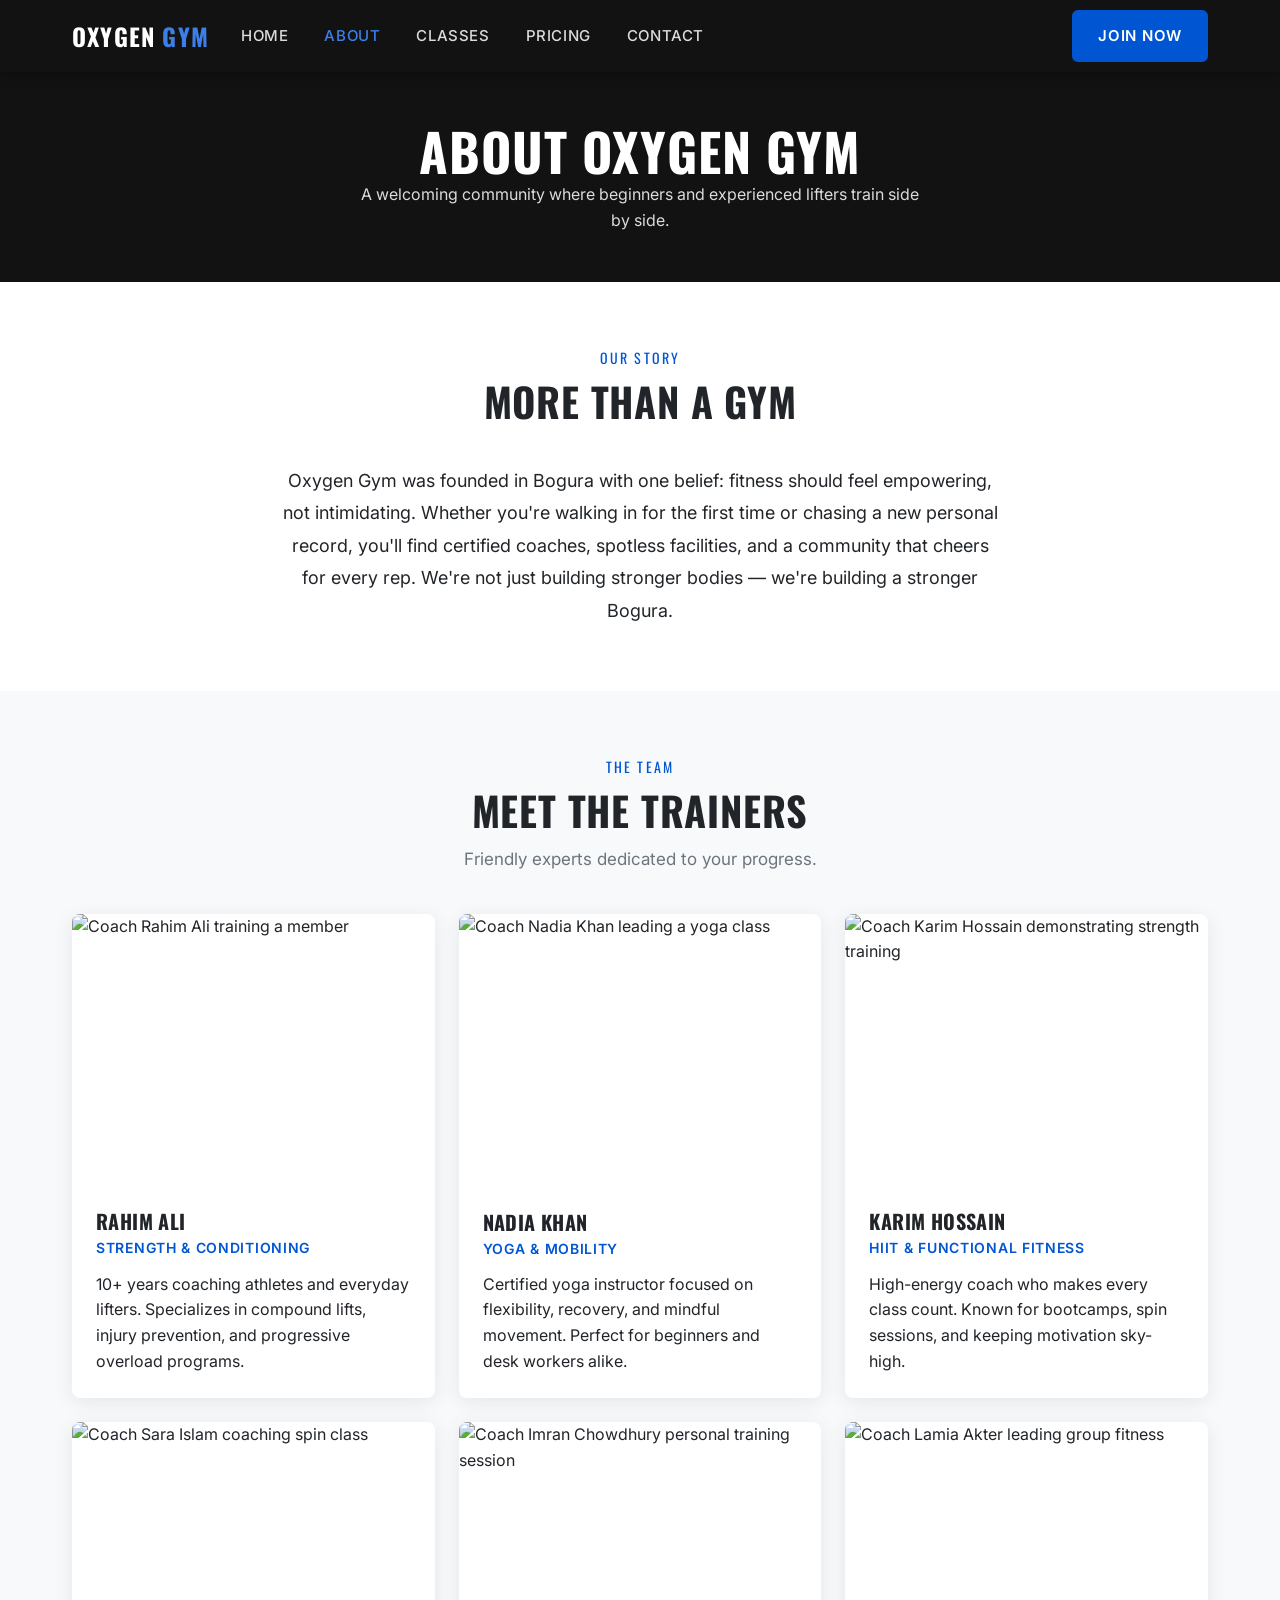
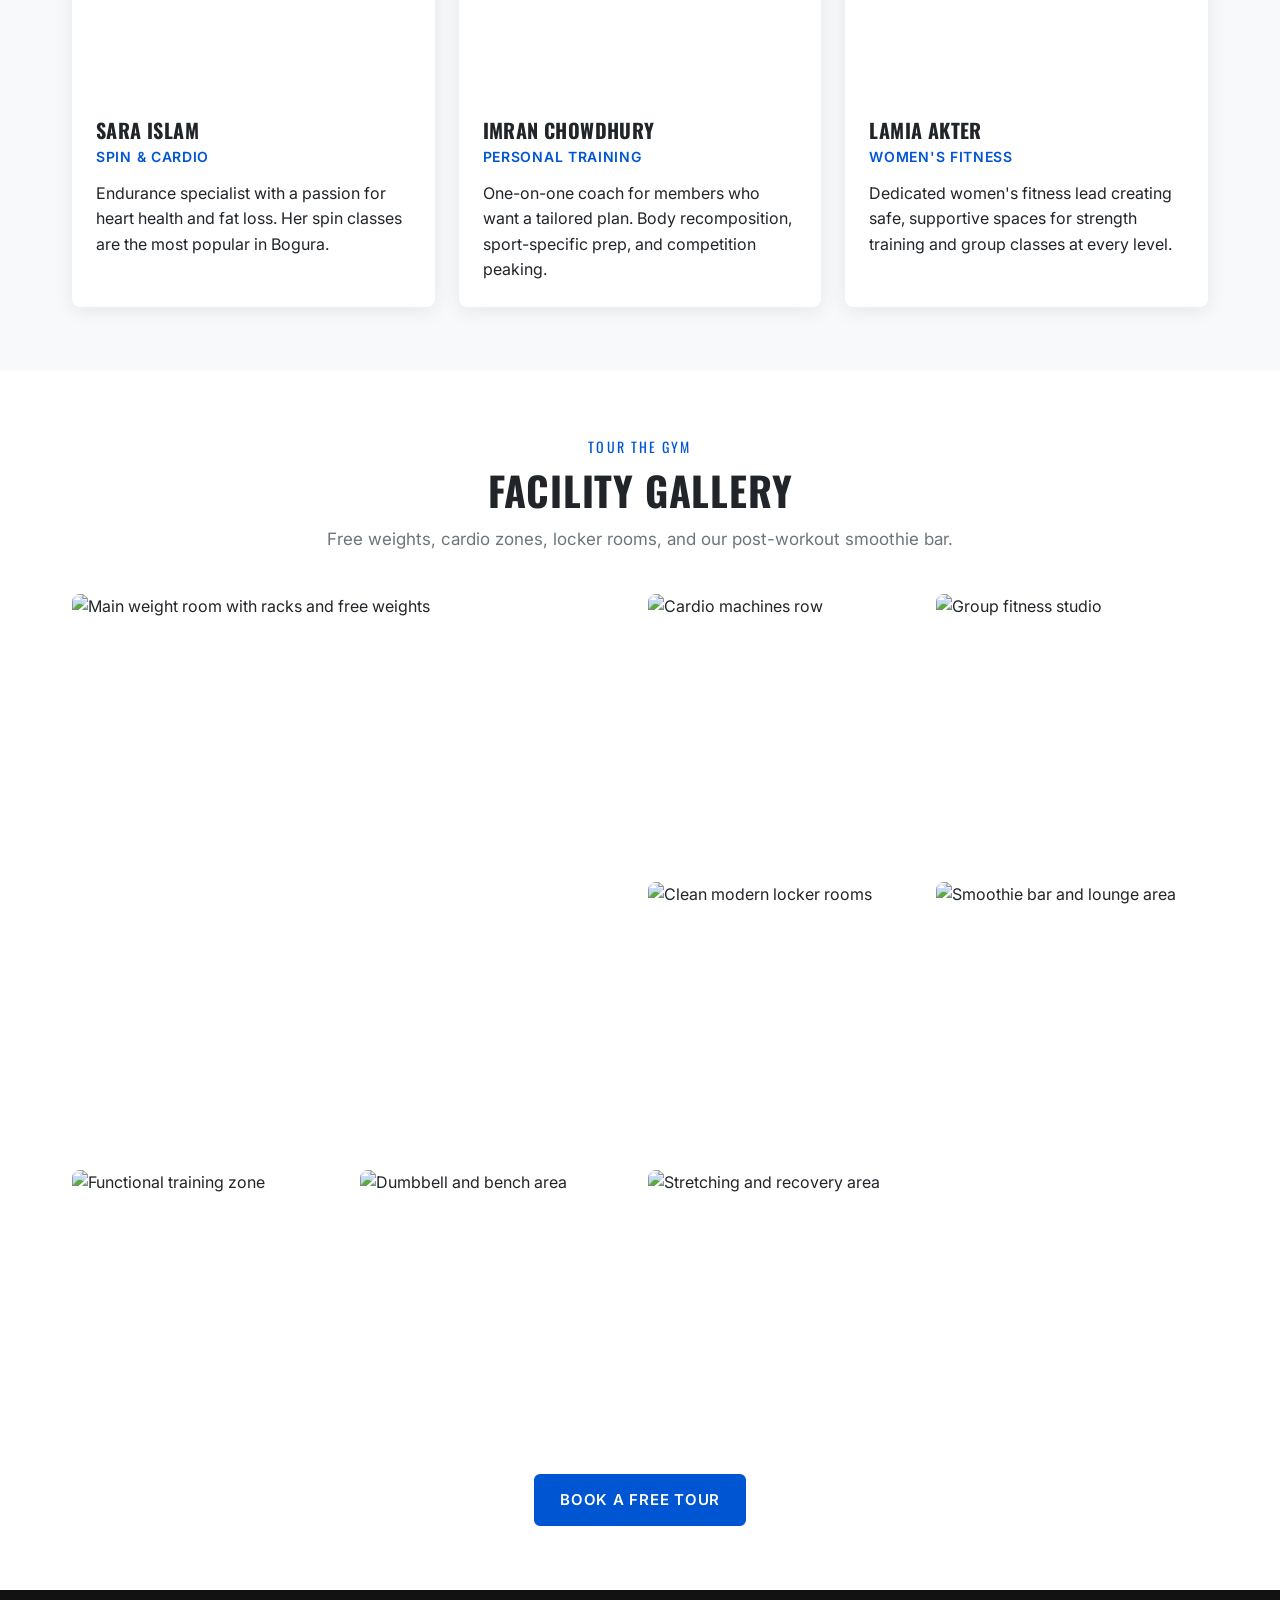
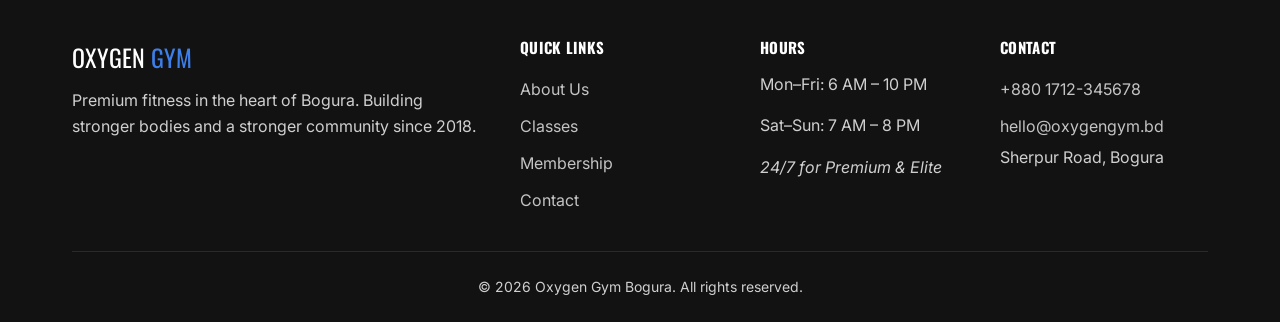
==== about.html @ f84514e2 "The first demo is completed" ====
<!DOCTYPE html>
<html lang="en">
<head>
  <meta charset="UTF-8">
  <meta name="viewport" content="width=device-width, initial-scale=1.0">
  <title>About Us | Oxygen Gym Bogura — Trainers &amp; Facility</title>
  <meta name="description" content="Meet the Oxygen Gym team in Bogura. Our mission, expert trainers, and premium facility tour — weight room, cardio, locker rooms, and more.">
  <link rel="preconnect" href="https://fonts.googleapis.com">
  <link rel="preconnect" href="https://fonts.gstatic.com" crossorigin>
  <link href="https://fonts.googleapis.com/css2?family=Inter:wght@400;500;600;700&family=Oswald:wght@500;600;700&display=swap" rel="stylesheet">
  <link rel="stylesheet" href="css/variables.css">
  <link rel="stylesheet" href="css/base.css">
  <link rel="stylesheet" href="css/components.css">
  <link rel="stylesheet" href="css/pages.css">
  <link rel="icon" href="data:image/svg+xml,<svg xmlns='http://www.w3.org/2000/svg' viewBox='0 0 100 100'><text y='.9em' font-size='90'>💪</text></svg>">
</head>
<body>
  <header class="site-header">
    <div class="container site-header__inner">
      <a href="index.html" class="site-logo">Oxygen <span>Gym</span></a>
      <nav class="site-nav" aria-label="Main navigation">
        <ul class="site-nav__list">
          <li><a href="index.html" class="site-nav__link" data-nav>Home</a></li>
          <li><a href="about.html" class="site-nav__link" data-nav>About</a></li>
          <li><a href="classes.html" class="site-nav__link" data-nav>Classes</a></li>
          <li><a href="membership.html" class="site-nav__link" data-nav>Pricing</a></li>
          <li><a href="contact.html" class="site-nav__link" data-nav>Contact</a></li>
        </ul>
      </nav>
      <a href="contact.html" class="btn btn--primary header-cta" data-track="join_now_header">Join Now</a>
      <button class="menu-toggle" type="button" aria-label="Open menu" aria-expanded="false" aria-controls="mobile-nav">
        <span class="menu-toggle__bar"></span>
        <span class="menu-toggle__bar"></span>
        <span class="menu-toggle__bar"></span>
      </button>
    </div>
    <nav id="mobile-nav" class="mobile-nav" aria-label="Mobile navigation">
      <ul class="mobile-nav__list">
        <li><a href="index.html" class="mobile-nav__link" data-nav>Home</a></li>
        <li><a href="about.html" class="mobile-nav__link" data-nav>About</a></li>
        <li><a href="classes.html" class="mobile-nav__link" data-nav>Classes</a></li>
        <li><a href="membership.html" class="mobile-nav__link" data-nav>Pricing</a></li>
        <li><a href="contact.html" class="mobile-nav__link" data-nav>Contact</a></li>
      </ul>
      <a href="contact.html" class="btn btn--primary">Join Now</a>
    </nav>
  </header>

  <main>
    <section class="page-hero">
      <div class="container">
        <h1>About Oxygen Gym</h1>
        <p>A welcoming community where beginners and experienced lifters train side by side.</p>
      </div>
    </section>

    <section class="section">
      <div class="container">
        <div class="section__header">
          <span class="section__label">Our Story</span>
          <h2>More Than a Gym</h2>
        </div>
        <p class="about-mission">Oxygen Gym was founded in Bogura with one belief: fitness should feel empowering, not intimidating. Whether you're walking in for the first time or chasing a new personal record, you'll find certified coaches, spotless facilities, and a community that cheers for every rep. We're not just building stronger bodies — we're building a stronger Bogura.</p>
      </div>
    </section>

    <section class="section section--light">
      <div class="container">
        <div class="section__header">
          <span class="section__label">The Team</span>
          <h2>Meet the Trainers</h2>
          <p class="section__subtitle">Friendly experts dedicated to your progress.</p>
        </div>
        <div class="grid-3">
          <article class="card">
            <img class="card__image" src="https://images.unsplash.com/photo-1567013127542-490d757e51fc?w=600&h=450&fit=crop" alt="Coach Rahim Ali training a member" width="600" height="450" loading="lazy">
            <div class="card__body">
              <h3 class="card__title">Rahim Ali</h3>
              <p class="card__meta">Strength &amp; Conditioning</p>
              <p>10+ years coaching athletes and everyday lifters. Specializes in compound lifts, injury prevention, and progressive overload programs.</p>
            </div>
          </article>
          <article class="card">
            <img class="card__image" src="https://images.unsplash.com/photo-1594381898411-846e7d193883?w=600&h=450&fit=crop" alt="Coach Nadia Khan leading a yoga class" width="600" height="450" loading="lazy">
            <div class="card__body">
              <h3 class="card__title">Nadia Khan</h3>
              <p class="card__meta">Yoga &amp; Mobility</p>
              <p>Certified yoga instructor focused on flexibility, recovery, and mindful movement. Perfect for beginners and desk workers alike.</p>
            </div>
          </article>
          <article class="card">
            <img class="card__image" src="https://images.unsplash.com/photo-1571019614242-c5c5dee9f50b?w=600&h=450&fit=crop" alt="Coach Karim Hossain demonstrating strength training" width="600" height="450" loading="lazy">
            <div class="card__body">
              <h3 class="card__title">Karim Hossain</h3>
              <p class="card__meta">HIIT &amp; Functional Fitness</p>
              <p>High-energy coach who makes every class count. Known for bootcamps, spin sessions, and keeping motivation sky-high.</p>
            </div>
          </article>
          <article class="card">
            <img class="card__image" src="https://images.unsplash.com/photo-1518611012118-696072aa579a?w=600&h=450&fit=crop" alt="Coach Sara Islam coaching spin class" width="600" height="450" loading="lazy">
            <div class="card__body">
              <h3 class="card__title">Sara Islam</h3>
              <p class="card__meta">Spin &amp; Cardio</p>
              <p>Endurance specialist with a passion for heart health and fat loss. Her spin classes are the most popular in Bogura.</p>
            </div>
          </article>
          <article class="card">
            <img class="card__image" src="https://images.unsplash.com/photo-1583454110551-21f2f2aff861?w=600&h=450&fit=crop" alt="Coach Imran Chowdhury personal training session" width="600" height="450" loading="lazy">
            <div class="card__body">
              <h3 class="card__title">Imran Chowdhury</h3>
              <p class="card__meta">Personal Training</p>
              <p>One-on-one coach for members who want a tailored plan. Body recomposition, sport-specific prep, and competition peaking.</p>
            </div>
          </article>
          <article class="card">
            <img class="card__image" src="https://images.unsplash.com/photo-1548690312-4733df7307bd?w=600&h=450&fit=crop" alt="Coach Lamia Akter leading group fitness" width="600" height="450" loading="lazy">
            <div class="card__body">
              <h3 class="card__title">Lamia Akter</h3>
              <p class="card__meta">Women's Fitness</p>
              <p>Dedicated women's fitness lead creating safe, supportive spaces for strength training and group classes at every level.</p>
            </div>
          </article>
        </div>
      </div>
    </section>

    <section class="section">
      <div class="container">
        <div class="section__header">
          <span class="section__label">Tour the Gym</span>
          <h2>Facility Gallery</h2>
          <p class="section__subtitle">Free weights, cardio zones, locker rooms, and our post-workout smoothie bar.</p>
        </div>
        <div class="gallery-grid">
          <div class="gallery-grid__item gallery-grid__item--wide">
            <img src="https://images.unsplash.com/photo-1534438327276-14e5300c3a48?w=800&h=800&fit=crop" alt="Main weight room with racks and free weights" width="800" height="800" loading="lazy">
          </div>
          <div class="gallery-grid__item">
            <img src="https://images.unsplash.com/photo-1571902943202-507ec2618ce8?w=400&h=400&fit=crop" alt="Cardio machines row" width="400" height="400" loading="lazy">
          </div>
          <div class="gallery-grid__item">
            <img src="https://images.unsplash.com/photo-1540497077202-7c8a3999166f?w=400&h=400&fit=crop" alt="Group fitness studio" width="400" height="400" loading="lazy">
          </div>
          <div class="gallery-grid__item">
            <img src="https://images.unsplash.com/photo-1623874514711-42f46c011b7?w=400&h=400&fit=crop" alt="Clean modern locker rooms" width="400" height="400" loading="lazy">
          </div>
          <div class="gallery-grid__item">
            <img src="https://images.unsplash.com/photo-1622483767028-3f66f32aef68?w=400&h=400&fit=crop" alt="Smoothie bar and lounge area" width="400" height="400" loading="lazy">
          </div>
          <div class="gallery-grid__item">
            <img src="https://images.unsplash.com/photo-1517836357463-d25dfeac3438?w=400&h=400&fit=crop" alt="Functional training zone" width="400" height="400" loading="lazy">
          </div>
          <div class="gallery-grid__item">
            <img src="https://images.unsplash.com/photo-1581009146145-b5ef050c149a?w=400&h=400&fit=crop" alt="Dumbbell and bench area" width="400" height="400" loading="lazy">
          </div>
          <div class="gallery-grid__item">
            <img src="https://images.unsplash.com/photo-1576678927484-cc907957088c?w=400&h=400&fit=crop" alt="Stretching and recovery area" width="400" height="400" loading="lazy">
          </div>
        </div>
        <p class="text-center" style="margin-top: 2rem;">
          <a href="contact.html" class="btn btn--primary">Book a Free Tour</a>
        </p>
      </div>
    </section>
  </main>

  <footer class="site-footer">
    <div class="container">
      <div class="site-footer__grid">
        <div>
          <p class="site-footer__brand">Oxygen <span>Gym</span></p>
          <p>Premium fitness in the heart of Bogura. Building stronger bodies and a stronger community since 2018.</p>
        </div>
        <div>
          <h4>Quick Links</h4>
          <a href="about.html">About Us</a>
          <a href="classes.html">Classes</a>
          <a href="membership.html">Membership</a>
          <a href="contact.html">Contact</a>
        </div>
        <div>
          <h4>Hours</h4>
          <p>Mon–Fri: 6 AM – 10 PM</p>
          <p>Sat–Sun: 7 AM – 8 PM</p>
          <p><em>24/7 for Premium &amp; Elite</em></p>
        </div>
        <div>
          <h4>Contact</h4>
          <a href="tel:+8801712345678">+880 1712-345678</a>
          <a href="mailto:hello@oxygengym.bd">hello@oxygengym.bd</a>
          <p>Sherpur Road, Bogura</p>
        </div>
      </div>
      <div class="site-footer__bottom">
        <p>&copy; 2026 Oxygen Gym Bogura. All rights reserved.</p>
      </div>
    </div>
  </footer>

  <script src="js/main.js" defer></script>
</body>
</html>
---- css/variables.css ----
:root {
  --color-primary: #0056d2;
  --color-primary-dark: #0044a8;
  --color-primary-light: #3d7fe8;
  --color-bg-dark: #121212;
  --color-bg-light: #f8f9fa;
  --color-bg-white: #ffffff;
  --color-text: #212529;
  --color-text-muted: #6c757d;
  --color-text-inverse: #ffffff;
  --color-border: #dee2e6;
  --color-success: #198754;

  --overlay-hero: rgba(0, 0, 0, 0.5);

  --font-heading: "Oswald", sans-serif;
  --font-body: "Inter", sans-serif;

  --radius-btn: 6px;
  --radius-card: 8px;
  --shadow-card: 0 4px 20px rgba(0, 0, 0, 0.08);
  --shadow-hover: 0 8px 30px rgba(0, 86, 210, 0.15);

  --container-max: 1200px;
  --header-height: 72px;
  --section-padding: 4rem;
  --section-padding-mobile: 2.5rem;

  --transition-fast: 0.2s ease;
  --transition-medium: 0.3s ease;
}
---- css/base.css ----
*,
*::before,
*::after {
  box-sizing: border-box;
  margin: 0;
  padding: 0;
}

html {
  scroll-behavior: smooth;
}

body {
  font-family: var(--font-body);
  font-size: 1rem;
  line-height: 1.6;
  color: var(--color-text);
  background-color: var(--color-bg-white);
  -webkit-font-smoothing: antialiased;
}

img {
  max-width: 100%;
  height: auto;
  display: block;
}

a {
  color: var(--color-primary);
  text-decoration: none;
  transition: color var(--transition-fast);
}

a:hover {
  color: var(--color-primary-dark);
}

ul {
  list-style: none;
}

h1,
h2,
h3,
h4 {
  font-family: var(--font-heading);
  font-weight: 700;
  line-height: 1.2;
  text-transform: uppercase;
  letter-spacing: 0.02em;
}

h1 {
  font-size: clamp(2rem, 5vw, 3.25rem);
}

h2 {
  font-size: clamp(1.75rem, 4vw, 2.5rem);
}

h3 {
  font-size: clamp(1.25rem, 3vw, 1.5rem);
}

p {
  margin-bottom: 1rem;
}

p:last-child {
  margin-bottom: 0;
}

.container {
  width: 100%;
  max-width: var(--container-max);
  margin-inline: auto;
  padding-inline: 1.25rem;
}

.section {
  padding-block: var(--section-padding-mobile);
}

.section--light {
  background-color: var(--color-bg-light);
}

.section--dark {
  background-color: var(--color-bg-dark);
  color: var(--color-text-inverse);
}

.section--dark a {
  color: var(--color-primary-light);
}

.section__header {
  text-align: center;
  max-width: 640px;
  margin-inline: auto;
  margin-bottom: 2.5rem;
}

.section__label {
  display: inline-block;
  font-family: var(--font-heading);
  font-size: 0.875rem;
  letter-spacing: 0.15em;
  text-transform: uppercase;
  color: var(--color-primary);
  margin-bottom: 0.5rem;
}

.section--dark .section__label {
  color: var(--color-primary-light);
}

.section__subtitle {
  color: var(--color-text-muted);
  font-size: 1.0625rem;
  margin-top: 0.75rem;
}

.section--dark .section__subtitle {
  color: rgba(255, 255, 255, 0.75);
}

.text-center {
  text-align: center;
}

.visually-hidden {
  position: absolute;
  width: 1px;
  height: 1px;
  padding: 0;
  margin: -1px;
  overflow: hidden;
  clip: rect(0, 0, 0, 0);
  white-space: nowrap;
  border: 0;
}

.grid-2 {
  display: grid;
  gap: 1.5rem;
}

.grid-3 {
  display: grid;
  gap: 1.5rem;
}

@media (min-width: 768px) {
  .section {
    padding-block: var(--section-padding);
  }

  .grid-2 {
    grid-template-columns: repeat(2, 1fr);
  }

  .grid-3 {
    grid-template-columns: repeat(3, 1fr);
  }
}

@media (min-width: 1024px) {
  .container {
    padding-inline: 2rem;
  }
}

:focus-visible {
  outline: 2px solid var(--color-primary);
  outline-offset: 2px;
}
---- css/components.css ----
/* Header */
.site-header {
  position: sticky;
  top: 0;
  z-index: 1000;
  background: var(--color-bg-dark);
  height: var(--header-height);
  box-shadow: 0 2px 12px rgba(0, 0, 0, 0.3);
}

.site-header__inner {
  display: flex;
  align-items: center;
  justify-content: space-between;
  height: var(--header-height);
  gap: 1rem;
}

.site-logo {
  font-family: var(--font-heading);
  font-size: 1.5rem;
  font-weight: 700;
  color: var(--color-text-inverse);
  text-transform: uppercase;
  letter-spacing: 0.05em;
  flex-shrink: 0;
}

.site-logo span {
  color: var(--color-primary-light);
}

.site-nav {
  display: none;
}

.site-nav__list {
  display: flex;
  align-items: center;
  gap: 0.25rem;
}

.site-nav__link {
  display: flex;
  align-items: center;
  min-height: 44px;
  padding: 0.5rem 1rem;
  color: rgba(255, 255, 255, 0.85);
  font-size: 0.9375rem;
  font-weight: 500;
  text-transform: uppercase;
  letter-spacing: 0.04em;
  transition: color var(--transition-fast);
}

.site-nav__link:hover,
.site-nav__link--active {
  color: var(--color-text-inverse);
}

.site-nav__link--active {
  color: var(--color-primary-light);
}

.header-cta {
  display: none;
}

.menu-toggle {
  display: flex;
  flex-direction: column;
  justify-content: center;
  gap: 5px;
  width: 44px;
  height: 44px;
  padding: 10px;
  background: transparent;
  border: none;
  cursor: pointer;
}

.menu-toggle__bar {
  display: block;
  width: 100%;
  height: 2px;
  background: var(--color-text-inverse);
  transition: transform var(--transition-fast), opacity var(--transition-fast);
}

.menu-toggle[aria-expanded="true"] .menu-toggle__bar:nth-child(1) {
  transform: translateY(7px) rotate(45deg);
}

.menu-toggle[aria-expanded="true"] .menu-toggle__bar:nth-child(2) {
  opacity: 0;
}

.menu-toggle[aria-expanded="true"] .menu-toggle__bar:nth-child(3) {
  transform: translateY(-7px) rotate(-45deg);
}

.mobile-nav {
  display: none;
  position: fixed;
  top: var(--header-height);
  left: 0;
  right: 0;
  bottom: 0;
  background: var(--color-bg-dark);
  padding: 1.5rem;
  overflow-y: auto;
  z-index: 999;
}

.mobile-nav.is-open {
  display: block;
}

.mobile-nav__list {
  display: flex;
  flex-direction: column;
  gap: 0.25rem;
}

.mobile-nav__link {
  display: flex;
  align-items: center;
  min-height: 48px;
  padding: 0.75rem 1rem;
  color: var(--color-text-inverse);
  font-size: 1.125rem;
  font-weight: 500;
  text-transform: uppercase;
  border-bottom: 1px solid rgba(255, 255, 255, 0.1);
}

.mobile-nav__link--active {
  color: var(--color-primary-light);
}

.mobile-nav .btn {
  margin-top: 1.5rem;
  width: 100%;
}

body.nav-open {
  overflow: hidden;
}

@media (min-width: 768px) {
  .menu-toggle {
    display: none;
  }

  .site-nav {
    display: block;
    flex: 1;
    text-align: center;
  }

  .header-cta {
    display: inline-flex;
  }

  .mobile-nav {
    display: none !important;
  }
}

/* Buttons */
.btn {
  display: inline-flex;
  align-items: center;
  justify-content: center;
  min-height: 44px;
  padding: 0.75rem 1.5rem;
  font-family: var(--font-body);
  font-size: 0.9375rem;
  font-weight: 600;
  text-transform: uppercase;
  letter-spacing: 0.05em;
  border-radius: var(--radius-btn);
  border: 2px solid transparent;
  cursor: pointer;
  transition: background var(--transition-fast), color var(--transition-fast),
    border-color var(--transition-fast), transform var(--transition-fast),
    box-shadow var(--transition-fast);
}

.btn:hover {
  transform: translateY(-2px);
}

.btn--primary {
  background: var(--color-primary);
  color: var(--color-text-inverse);
  border-color: var(--color-primary);
}

.btn--primary:hover {
  background: var(--color-primary-dark);
  border-color: var(--color-primary-dark);
  color: var(--color-text-inverse);
}

.btn--outline {
  background: transparent;
  color: var(--color-text-inverse);
  border-color: var(--color-text-inverse);
}

.btn--outline:hover {
  background: var(--color-text-inverse);
  color: var(--color-bg-dark);
}

.btn--light {
  background: var(--color-text-inverse);
  color: var(--color-primary);
  border-color: var(--color-text-inverse);
}

.btn--light:hover {
  background: var(--color-bg-light);
  color: var(--color-primary-dark);
}

.btn--block {
  width: 100%;
}

/* Cards */
.card {
  background: var(--color-bg-white);
  border-radius: var(--radius-card);
  box-shadow: var(--shadow-card);
  overflow: hidden;
  transition: box-shadow var(--transition-medium), transform var(--transition-medium);
}

.card:hover {
  box-shadow: var(--shadow-hover);
  transform: translateY(-4px);
}

.card__image {
  aspect-ratio: 4 / 3;
  object-fit: cover;
  width: 100%;
}

.card__body {
  padding: 1.5rem;
}

.card__title {
  font-size: 1.25rem;
  margin-bottom: 0.25rem;
}

.card__meta {
  font-size: 0.875rem;
  color: var(--color-primary);
  font-weight: 600;
  text-transform: uppercase;
  letter-spacing: 0.05em;
  margin-bottom: 0.75rem;
}

/* Pricing cards */
.pricing-grid {
  display: grid;
  gap: 1.5rem;
  align-items: stretch;
}

@media (min-width: 768px) {
  .pricing-grid {
    grid-template-columns: repeat(3, 1fr);
  }
}

.pricing-card {
  background: var(--color-bg-white);
  border: 2px solid var(--color-border);
  border-radius: var(--radius-card);
  padding: 2rem 1.5rem;
  text-align: center;
  position: relative;
  display: flex;
  flex-direction: column;
}

.pricing-card--featured {
  border-color: var(--color-primary);
  box-shadow: var(--shadow-hover);
  transform: scale(1.02);
}

.pricing-card__badge {
  position: absolute;
  top: -12px;
  left: 50%;
  transform: translateX(-50%);
  background: var(--color-primary);
  color: var(--color-text-inverse);
  font-size: 0.75rem;
  font-weight: 700;
  text-transform: uppercase;
  letter-spacing: 0.08em;
  padding: 0.35rem 1rem;
  border-radius: 20px;
}

.pricing-card__name {
  font-size: 1.25rem;
  margin-bottom: 0.5rem;
}

.pricing-card__price {
  font-family: var(--font-heading);
  font-size: 2.5rem;
  color: var(--color-primary);
  margin-bottom: 0.25rem;
}

.pricing-card__period {
  font-size: 0.875rem;
  color: var(--color-text-muted);
  margin-bottom: 1.5rem;
}

.pricing-card__features {
  text-align: left;
  margin-bottom: 2rem;
  flex-grow: 1;
}

.pricing-card__features li {
  padding: 0.5rem 0;
  padding-left: 1.5rem;
  position: relative;
  font-size: 0.9375rem;
  border-bottom: 1px solid var(--color-bg-light);
}

.pricing-card__features li::before {
  content: "✓";
  position: absolute;
  left: 0;
  color: var(--color-primary);
  font-weight: 700;
}

/* Accordion */
.accordion {
  max-width: 800px;
  margin-inline: auto;
}

.accordion__item {
  border-bottom: 1px solid var(--color-border);
}

.accordion__item:first-child {
  border-top: 1px solid var(--color-border);
}

.accordion__trigger {
  width: 100%;
  display: flex;
  align-items: center;
  justify-content: space-between;
  gap: 1rem;
  min-height: 56px;
  padding: 1rem 0;
  background: none;
  border: none;
  font-family: var(--font-heading);
  font-size: 1.0625rem;
  text-align: left;
  text-transform: uppercase;
  color: var(--color-text);
  cursor: pointer;
}

.accordion__icon {
  flex-shrink: 0;
  width: 24px;
  height: 24px;
  position: relative;
}

.accordion__icon::before,
.accordion__icon::after {
  content: "";
  position: absolute;
  background: var(--color-primary);
  transition: transform var(--transition-fast);
}

.accordion__icon::before {
  width: 14px;
  height: 2px;
  top: 11px;
  left: 5px;
}

.accordion__icon::after {
  width: 2px;
  height: 14px;
  top: 5px;
  left: 11px;
}

.accordion__trigger[aria-expanded="true"] .accordion__icon::after {
  transform: scaleY(0);
}

.accordion__panel {
  display: none;
  padding-bottom: 1.25rem;
  color: var(--color-text-muted);
}

.accordion__panel.is-open {
  display: block;
}

.accordion__meta {
  display: flex;
  gap: 1rem;
  margin-bottom: 0.75rem;
  font-size: 0.875rem;
}

.accordion__meta span {
  background: var(--color-bg-light);
  padding: 0.25rem 0.75rem;
  border-radius: 4px;
  font-weight: 600;
  color: var(--color-primary);
}

/* Hero */
.hero {
  position: relative;
  min-height: 85vh;
  display: flex;
  align-items: center;
  justify-content: center;
  text-align: center;
  color: var(--color-text-inverse);
  overflow: hidden;
}

.hero__bg {
  position: absolute;
  inset: 0;
  background-size: cover;
  background-position: center;
  z-index: 0;
}

.hero__overlay {
  position: absolute;
  inset: 0;
  background: var(--overlay-hero);
  z-index: 1;
}

.hero__content {
  position: relative;
  z-index: 2;
  padding: 2rem 1.25rem;
  max-width: 800px;
}

.hero__subtitle {
  font-size: clamp(1rem, 2.5vw, 1.25rem);
  margin: 1rem auto 2rem;
  opacity: 0.95;
  max-width: 560px;
}

.hero__actions {
  display: flex;
  flex-wrap: wrap;
  gap: 1rem;
  justify-content: center;
}

/* Social proof */
.social-proof {
  background: var(--color-primary);
  color: var(--color-text-inverse);
  padding: 1.25rem 0;
  text-align: center;
}

.social-proof__inner {
  display: flex;
  flex-direction: column;
  align-items: center;
  gap: 0.75rem;
}

.social-proof__text {
  font-weight: 600;
  font-size: 1rem;
}

.social-proof__stars {
  display: flex;
  gap: 0.25rem;
  font-size: 1.25rem;
}

/* Value props */
.value-prop {
  text-align: center;
  padding: 1.5rem;
}

.value-prop__icon {
  width: 64px;
  height: 64px;
  margin: 0 auto 1rem;
  background: rgba(0, 86, 210, 0.1);
  border-radius: 50%;
  display: flex;
  align-items: center;
  justify-content: center;
  font-size: 1.75rem;
}

.value-prop__title {
  margin-bottom: 0.5rem;
}

.value-prop__text {
  color: var(--color-text-muted);
  font-size: 0.9375rem;
}

/* Schedule table */
.table-responsive {
  overflow-x: auto;
  -webkit-overflow-scrolling: touch;
  margin-bottom: 1.5rem;
}

.schedule-table {
  width: 100%;
  min-width: 700px;
  border-collapse: collapse;
  font-size: 0.875rem;
}

.schedule-table th,
.schedule-table td {
  padding: 0.75rem;
  text-align: center;
  border: 1px solid var(--color-border);
}

.schedule-table th {
  background: var(--color-bg-dark);
  color: var(--color-text-inverse);
  font-family: var(--font-heading);
  text-transform: uppercase;
  letter-spacing: 0.05em;
}

.schedule-table td:first-child,
.schedule-table th:first-child {
  background: var(--color-bg-light);
  font-weight: 600;
  text-align: left;
}

.schedule-table td {
  background: var(--color-bg-white);
}

.schedule-table .class-cell {
  background: rgba(0, 86, 210, 0.08);
  color: var(--color-primary-dark);
  font-weight: 500;
}

.schedule-table .class-cell small {
  display: block;
  color: var(--color-text-muted);
  font-weight: 400;
  font-size: 0.75rem;
}

/* Mini schedule list */
.schedule-preview {
  max-width: 600px;
  margin-inline: auto;
}

.schedule-preview__item {
  display: flex;
  justify-content: space-between;
  align-items: center;
  padding: 1rem 0;
  border-bottom: 1px solid var(--color-border);
  gap: 1rem;
}

.schedule-preview__day {
  font-weight: 600;
  color: var(--color-primary);
  min-width: 80px;
}

/* Testimonials */
.testimonial-slider {
  position: relative;
  max-width: 700px;
  margin-inline: auto;
  overflow: hidden;
}

.testimonial-slider__track {
  display: flex;
  transition: transform var(--transition-medium);
}

.testimonial-slide {
  min-width: 100%;
  padding: 0 1rem;
  text-align: center;
}

.testimonial-slide__quote {
  font-size: 1.125rem;
  font-style: italic;
  margin-bottom: 1.5rem;
  color: var(--color-text);
}

.testimonial-slide__author {
  display: flex;
  flex-direction: column;
  align-items: center;
  gap: 0.75rem;
}

.testimonial-slide__avatar {
  width: 72px;
  height: 72px;
  border-radius: 50%;
  object-fit: cover;
  border: 3px solid var(--color-primary);
}

.testimonial-slide__name {
  font-family: var(--font-heading);
  font-weight: 600;
  text-transform: uppercase;
}

.testimonial-slider__controls {
  display: flex;
  justify-content: center;
  gap: 0.5rem;
  margin-top: 1.5rem;
}

.testimonial-slider__dot {
  width: 10px;
  height: 10px;
  border-radius: 50%;
  border: none;
  background: var(--color-border);
  cursor: pointer;
  padding: 0;
  min-height: auto;
}

.testimonial-slider__dot.is-active {
  background: var(--color-primary);
}

/* CTA band */
.cta-band {
  text-align: center;
  padding: 4rem 1.25rem;
}

.cta-band h2 {
  margin-bottom: 1rem;
}

.cta-band p {
  margin-bottom: 2rem;
  opacity: 0.9;
  max-width: 500px;
  margin-inline: auto;
}

/* Forms */
.form-group {
  margin-bottom: 1.25rem;
}

.form-group label {
  display: block;
  font-weight: 600;
  margin-bottom: 0.5rem;
  font-size: 0.9375rem;
}

.form-group input,
.form-group select,
.form-group textarea {
  width: 100%;
  min-height: 44px;
  padding: 0.75rem 1rem;
  font-family: var(--font-body);
  font-size: 1rem;
  border: 1px solid var(--color-border);
  border-radius: var(--radius-btn);
  transition: border-color var(--transition-fast);
}

.form-group input:focus,
.form-group select:focus,
.form-group textarea:focus {
  outline: none;
  border-color: var(--color-primary);
}

.form-group textarea {
  min-height: 120px;
  resize: vertical;
}

.form-card {
  background: var(--color-bg-white);
  padding: 2rem;
  border-radius: var(--radius-card);
  box-shadow: var(--shadow-card);
}

/* Gallery */
.gallery-grid {
  display: grid;
  grid-template-columns: repeat(2, 1fr);
  gap: 0.75rem;
}

@media (min-width: 768px) {
  .gallery-grid {
    grid-template-columns: repeat(4, 1fr);
    gap: 1rem;
  }
}

.gallery-grid__item {
  aspect-ratio: 1;
  overflow: hidden;
  border-radius: var(--radius-card);
}

.gallery-grid__item img {
  width: 100%;
  height: 100%;
  object-fit: cover;
  transition: transform var(--transition-medium);
}

.gallery-grid__item:hover img {
  transform: scale(1.05);
}

.gallery-grid__item--wide {
  grid-column: span 2;
}

@media (min-width: 768px) {
  .gallery-grid__item--wide {
    grid-column: span 2;
    grid-row: span 2;
  }
}

/* Contact layout */
.contact-grid {
  display: grid;
  gap: 2rem;
}

@media (min-width: 768px) {
  .contact-grid {
    grid-template-columns: 1fr 1fr;
  }
}

.contact-info__item {
  margin-bottom: 1.5rem;
}

.contact-info__label {
  font-family: var(--font-heading);
  font-size: 0.875rem;
  text-transform: uppercase;
  letter-spacing: 0.1em;
  color: var(--color-primary);
  margin-bottom: 0.25rem;
}

.map-embed {
  border-radius: var(--radius-card);
  overflow: hidden;
  margin-top: 2rem;
  aspect-ratio: 16 / 9;
}

.map-embed iframe {
  width: 100%;
  height: 100%;
  border: 0;
}

/* Footer */
.site-footer {
  background: var(--color-bg-dark);
  color: rgba(255, 255, 255, 0.8);
  padding: 3rem 0 1.5rem;
}

.site-footer__grid {
  display: grid;
  gap: 2rem;
  margin-bottom: 2rem;
}

@media (min-width: 768px) {
  .site-footer__grid {
    grid-template-columns: 2fr 1fr 1fr 1fr;
  }
}

.site-footer__brand {
  font-family: var(--font-heading);
  font-size: 1.5rem;
  color: var(--color-text-inverse);
  text-transform: uppercase;
  margin-bottom: 0.75rem;
}

.site-footer__brand span {
  color: var(--color-primary-light);
}

.site-footer h4 {
  color: var(--color-text-inverse);
  font-size: 0.9375rem;
  margin-bottom: 1rem;
}

.site-footer a {
  color: rgba(255, 255, 255, 0.75);
  display: block;
  padding: 0.35rem 0;
  min-height: 32px;
}

.site-footer a:hover {
  color: var(--color-text-inverse);
}

.site-footer__bottom {
  border-top: 1px solid rgba(255, 255, 255, 0.1);
  padding-top: 1.5rem;
  text-align: center;
  font-size: 0.875rem;
}

/* Page hero (inner pages) */
.page-hero {
  background: var(--color-bg-dark);
  color: var(--color-text-inverse);
  padding: 3rem 0;
  text-align: center;
}

.page-hero p {
  opacity: 0.85;
  max-width: 560px;
  margin-inline: auto;
}

/* Thank you */
.thank-you {
  min-height: 60vh;
  display: flex;
  align-items: center;
  justify-content: center;
  text-align: center;
  padding: 3rem 1.25rem;
}

.thank-you__icon {
  font-size: 4rem;
  margin-bottom: 1rem;
}
---- css/pages.css ----
/* Page-specific overrides */

.about-mission {
  max-width: 720px;
  margin-inline: auto;
  text-align: center;
  font-size: 1.125rem;
  line-height: 1.8;
}

.trial-form-section {
  scroll-margin-top: var(--header-height);
}

.membership-note {
  text-align: center;
  margin-top: 2rem;
  color: var(--color-text-muted);
  font-size: 0.9375rem;
}

.class-tags {
  display: flex;
  flex-wrap: wrap;
  gap: 0.5rem;
  margin-top: 1rem;
}

.class-tags span {
  font-size: 0.8125rem;
  padding: 0.25rem 0.75rem;
  background: var(--color-bg-light);
  border-radius: 4px;
}

.hours-grid {
  display: grid;
  gap: 1rem;
}

.hours-grid__block {
  background: var(--color-bg-light);
  padding: 1.25rem;
  border-radius: var(--radius-card);
}

.hours-grid__block h4 {
  font-size: 1rem;
  margin-bottom: 0.5rem;
  text-transform: uppercase;
}

.thank-you .btn--outline {
  color: var(--color-primary);
  border-color: var(--color-primary);
}

.thank-you .btn--outline:hover {
  background: var(--color-primary);
  color: var(--color-text-inverse);
}
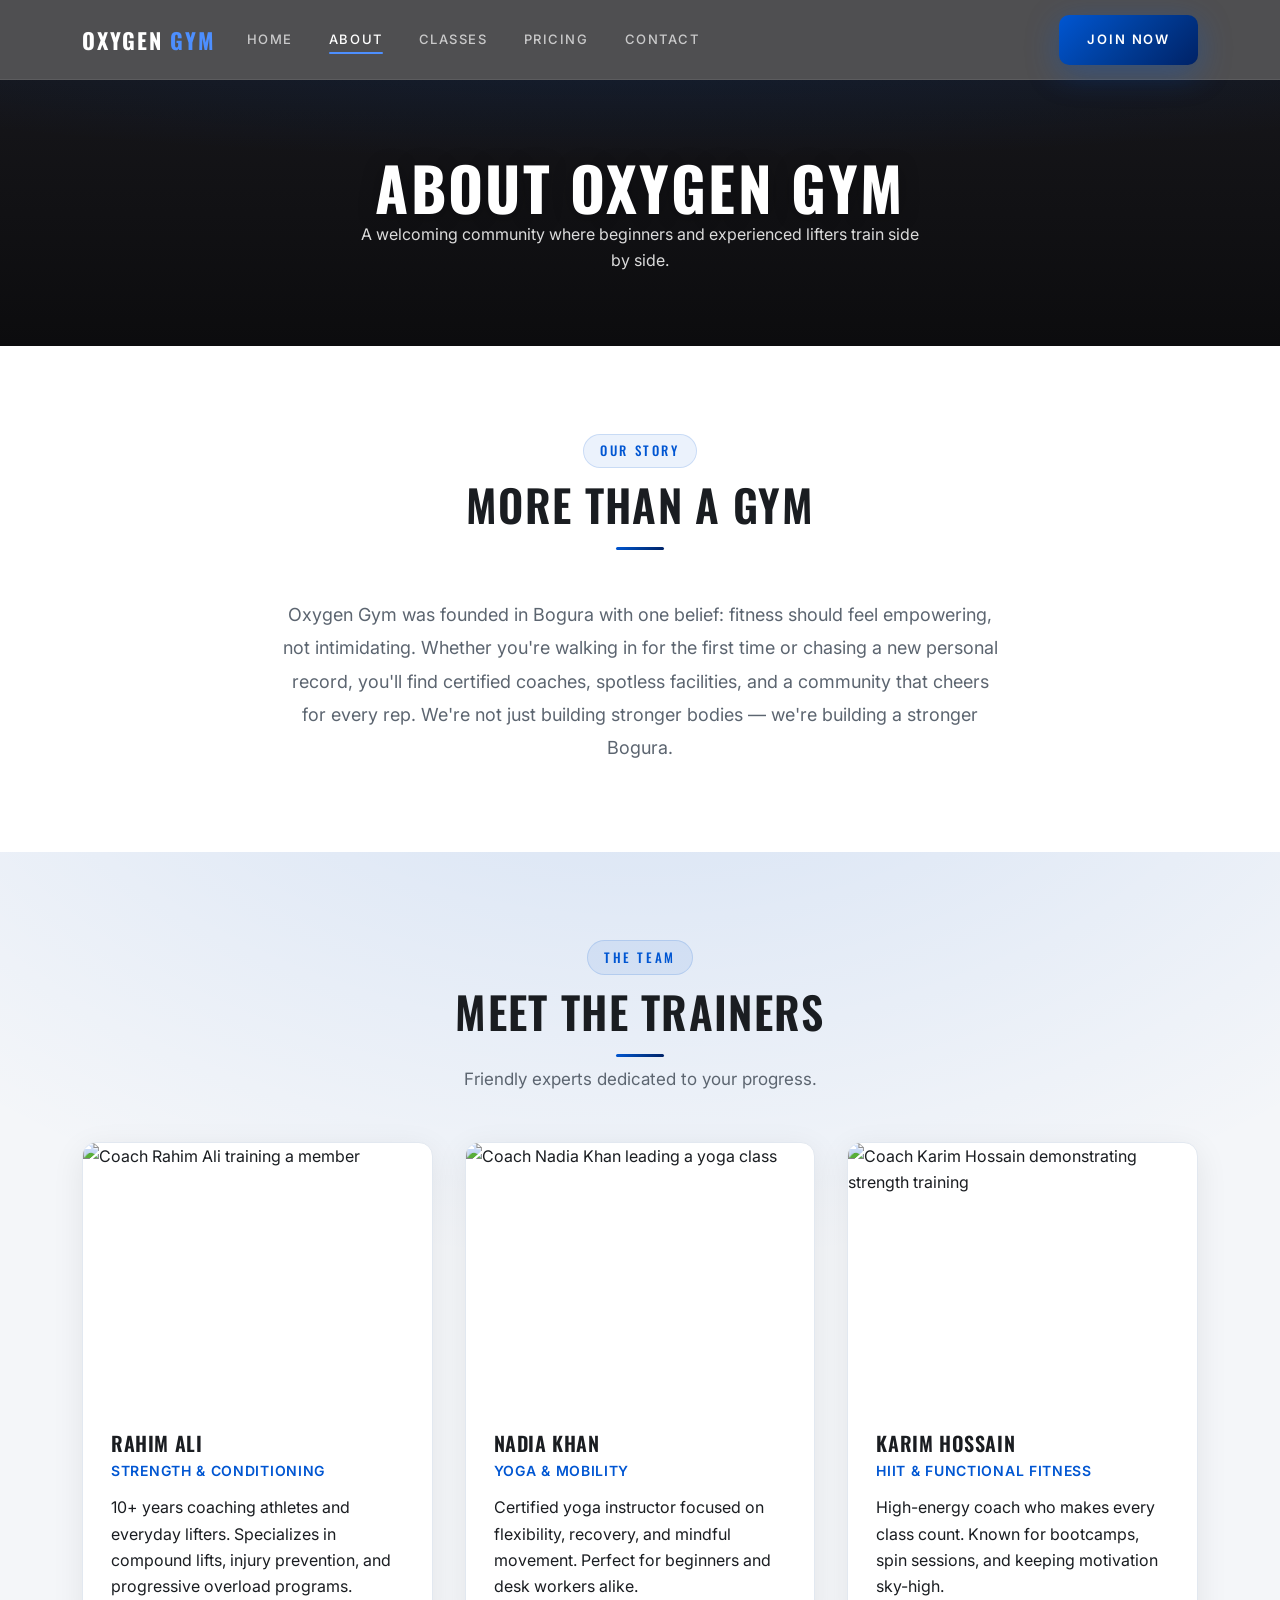
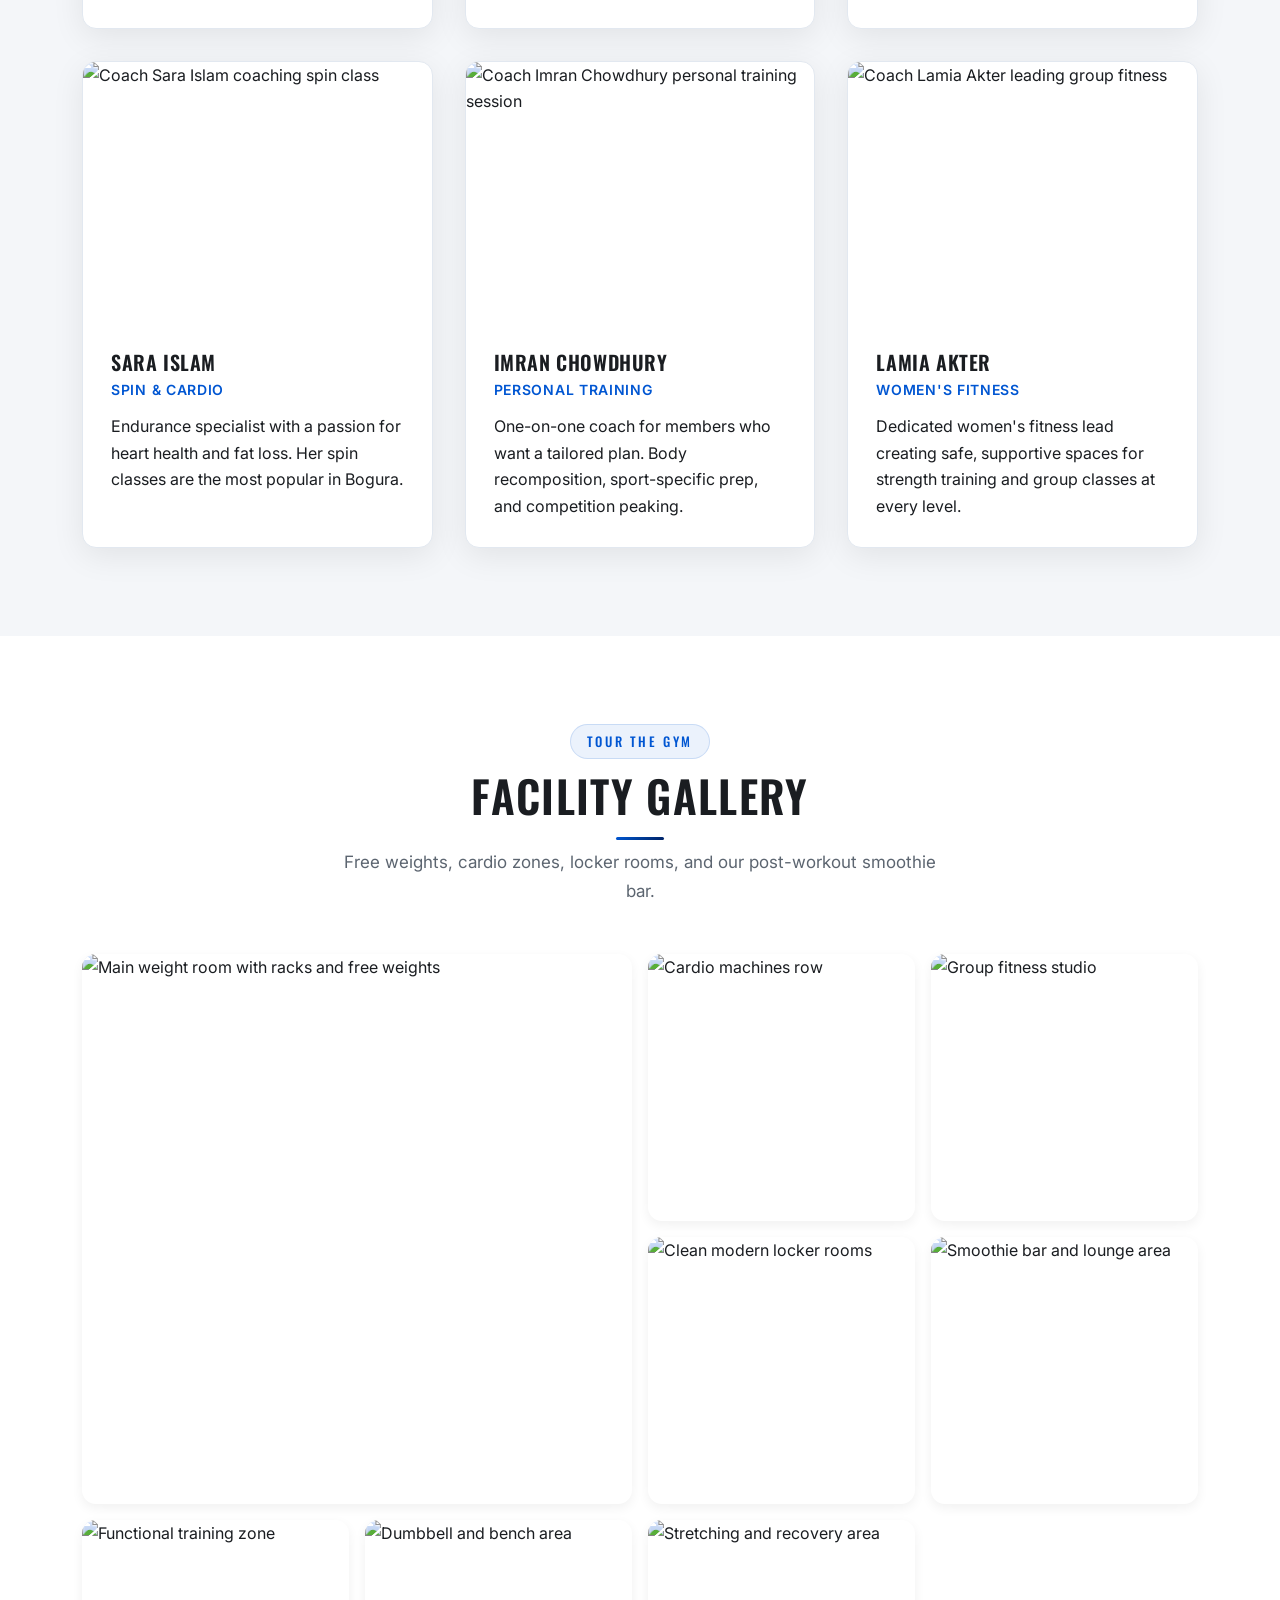
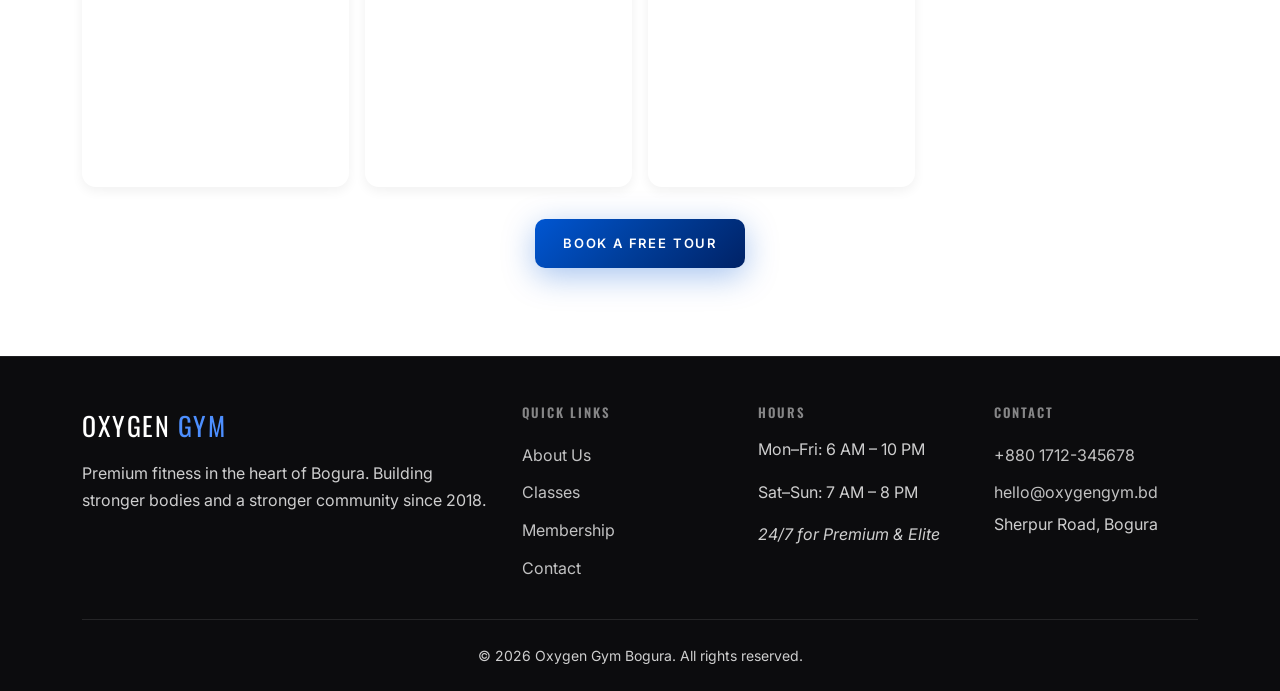
==== commit c4c7bec4: "Frontend UI UX updated" ====
--- a/about.html
+++ b/about.html
@@ -7,11 +7,12 @@
   <meta name="description" content="Meet the Oxygen Gym team in Bogura. Our mission, expert trainers, and premium facility tour — weight room, cardio, locker rooms, and more.">
   <link rel="preconnect" href="https://fonts.googleapis.com">
   <link rel="preconnect" href="https://fonts.gstatic.com" crossorigin>
-  <link href="https://fonts.googleapis.com/css2?family=Inter:wght@400;500;600;700&family=Oswald:wght@500;600;700&display=swap" rel="stylesheet">
+  <link href="https://fonts.googleapis.com/css2?family=Inter:wght@400;500;600;700&family=Oswald:wght@400;500;600;700&display=swap" rel="stylesheet">
   <link rel="stylesheet" href="css/variables.css">
   <link rel="stylesheet" href="css/base.css">
   <link rel="stylesheet" href="css/components.css">
   <link rel="stylesheet" href="css/pages.css">
+  <link rel="stylesheet" href="css/premium.css">
   <link rel="icon" href="data:image/svg+xml,<svg xmlns='http://www.w3.org/2000/svg' viewBox='0 0 100 100'><text y='.9em' font-size='90'>💪</text></svg>">
 </head>
 <body>
--- a/css/variables.css
+++ b/css/variables.css
@@ -1,31 +1,54 @@
 :root {
   --color-primary: #0056d2;
-  --color-primary-dark: #0044a8;
-  --color-primary-light: #3d7fe8;
-  --color-bg-dark: #121212;
-  --color-bg-light: #f8f9fa;
+  --color-primary-dark: #003d99;
+  --color-primary-light: #4d8fff;
+  --color-accent: #00c2ff;
+  --color-bg-dark: #0c0c0e;
+  --color-bg-elevated: #16161a;
+  --color-bg-light: #f4f6f9;
   --color-bg-white: #ffffff;
-  --color-text: #212529;
-  --color-text-muted: #6c757d;
+  --color-text: #1a1d21;
+  --color-text-muted: #5c6570;
   --color-text-inverse: #ffffff;
-  --color-border: #dee2e6;
+  --color-border: #e2e8f0;
+  --color-border-subtle: rgba(255, 255, 255, 0.08);
   --color-success: #198754;
 
-  --overlay-hero: rgba(0, 0, 0, 0.5);
+  --gradient-primary: linear-gradient(135deg, #0056d2 0%, #003d99 50%, #002266 100%);
+  --gradient-primary-hover: linear-gradient(135deg, #0066f0 0%, #0044b8 100%);
+  --gradient-hero: linear-gradient(
+    180deg,
+    rgba(12, 12, 14, 0.35) 0%,
+    rgba(12, 12, 14, 0.55) 45%,
+    rgba(12, 12, 14, 0.92) 100%
+  );
+  --gradient-dark: linear-gradient(180deg, #16161a 0%, #0c0c0e 100%);
+  --gradient-mesh: radial-gradient(ellipse 80% 50% at 50% -20%, rgba(0, 86, 210, 0.15), transparent);
+
+  --overlay-hero: rgba(12, 12, 14, 0.45);
 
   --font-heading: "Oswald", sans-serif;
   --font-body: "Inter", sans-serif;
 
-  --radius-btn: 6px;
-  --radius-card: 8px;
-  --shadow-card: 0 4px 20px rgba(0, 0, 0, 0.08);
-  --shadow-hover: 0 8px 30px rgba(0, 86, 210, 0.15);
+  --radius-sm: 6px;
+  --radius-btn: 10px;
+  --radius-card: 14px;
+  --radius-lg: 20px;
+  --radius-full: 9999px;
 
-  --container-max: 1200px;
-  --header-height: 72px;
-  --section-padding: 4rem;
-  --section-padding-mobile: 2.5rem;
+  --shadow-xs: 0 1px 2px rgba(0, 0, 0, 0.04);
+  --shadow-sm: 0 4px 12px rgba(0, 0, 0, 0.06);
+  --shadow-card: 0 8px 32px rgba(0, 0, 0, 0.08);
+  --shadow-hover: 0 16px 48px rgba(0, 86, 210, 0.12);
+  --shadow-glow: 0 8px 32px rgba(0, 86, 210, 0.35);
+  --shadow-header: 0 4px 24px rgba(0, 0, 0, 0.25);
 
-  --transition-fast: 0.2s ease;
-  --transition-medium: 0.3s ease;
+  --container-max: 1180px;
+  --header-height: 80px;
+  --section-padding: 5.5rem;
+  --section-padding-mobile: 3.5rem;
+
+  --transition-fast: 0.2s cubic-bezier(0.22, 1, 0.36, 1);
+  --transition-medium: 0.35s cubic-bezier(0.22, 1, 0.36, 1);
+  --transition-slow: 0.6s cubic-bezier(0.22, 1, 0.36, 1);
 }
--- a/css/base.css
+++ b/css/base.css
@@ -13,10 +13,16 @@
 body {
   font-family: var(--font-body);
   font-size: 1rem;
-  line-height: 1.6;
+  line-height: 1.65;
   color: var(--color-text);
   background-color: var(--color-bg-white);
   -webkit-font-smoothing: antialiased;
+  -moz-osx-font-smoothing: grayscale;
+}
+
+::selection {
+  background: rgba(0, 86, 210, 0.2);
+  color: var(--color-primary-dark);
 }
 
 img {
@@ -44,22 +50,24 @@
 h3,
 h4 {
   font-family: var(--font-heading);
+  font-weight: 600;
+  line-height: 1.15;
+  text-transform: uppercase;
+  letter-spacing: 0.03em;
+}
+
+h1 {
+  font-size: clamp(2.25rem, 5.5vw, 3.75rem);
   font-weight: 700;
-  line-height: 1.2;
-  text-transform: uppercase;
-  letter-spacing: 0.02em;
-}
-
-h1 {
-  font-size: clamp(2rem, 5vw, 3.25rem);
+  letter-spacing: 0.04em;
 }
 
 h2 {
-  font-size: clamp(1.75rem, 4vw, 2.5rem);
+  font-size: clamp(1.875rem, 4vw, 2.75rem);
 }
 
 h3 {
-  font-size: clamp(1.25rem, 3vw, 1.5rem);
+  font-size: clamp(1.2rem, 2.5vw, 1.5rem);
 }
 
 p {
@@ -79,14 +87,16 @@
 
 .section {
   padding-block: var(--section-padding-mobile);
+  position: relative;
 }
 
 .section--light {
   background-color: var(--color-bg-light);
+  background-image: var(--gradient-mesh);
 }
 
 .section--dark {
-  background-color: var(--color-bg-dark);
+  background: var(--gradient-dark);
   color: var(--color-text-inverse);
 }
 
@@ -96,33 +106,53 @@
 
 .section__header {
   text-align: center;
-  max-width: 640px;
+  max-width: 620px;
   margin-inline: auto;
-  margin-bottom: 2.5rem;
+  margin-bottom: 3rem;
 }
 
 .section__label {
-  display: inline-block;
+  display: inline-flex;
+  align-items: center;
+  gap: 0.5rem;
   font-family: var(--font-heading);
-  font-size: 0.875rem;
-  letter-spacing: 0.15em;
+  font-size: 0.8125rem;
+  font-weight: 500;
+  letter-spacing: 0.2em;
   text-transform: uppercase;
   color: var(--color-primary);
-  margin-bottom: 0.5rem;
+  margin-bottom: 0.75rem;
+  padding: 0.35rem 1rem;
+  background: rgba(0, 86, 210, 0.08);
+  border: 1px solid rgba(0, 86, 210, 0.15);
+  border-radius: var(--radius-full);
 }
 
 .section--dark .section__label {
   color: var(--color-primary-light);
+  background: rgba(77, 143, 255, 0.12);
+  border-color: rgba(77, 143, 255, 0.25);
+}
+
+.section__header h2::after {
+  content: "";
+  display: block;
+  width: 48px;
+  height: 3px;
+  margin: 1rem auto 0;
+  background: var(--gradient-primary);
+  border-radius: var(--radius-full);
 }
 
 .section__subtitle {
   color: var(--color-text-muted);
   font-size: 1.0625rem;
-  margin-top: 0.75rem;
+  line-height: 1.7;
+  margin-top: 0.5rem;
 }
 
 .section--dark .section__subtitle {
-  color: rgba(255, 255, 255, 0.75);
+  color: rgba(255, 255, 255, 0.72);
 }
 
 .text-center {
@@ -151,6 +181,18 @@
   gap: 1.5rem;
 }
 
+/* Scroll reveal */
+.reveal {
+  opacity: 0;
+  transform: translateY(28px);
+  transition: opacity var(--transition-slow), transform var(--transition-slow);
+}
+
+.reveal.is-visible {
+  opacity: 1;
+  transform: translateY(0);
+}
+
 @media (min-width: 768px) {
   .section {
     padding-block: var(--section-padding);
@@ -158,10 +200,12 @@
 
   .grid-2 {
     grid-template-columns: repeat(2, 1fr);
+    gap: 2rem;
   }
 
   .grid-3 {
     grid-template-columns: repeat(3, 1fr);
+    gap: 2rem;
   }
 }
 
@@ -172,6 +216,25 @@
 }
 
 :focus-visible {
-  outline: 2px solid var(--color-primary);
-  outline-offset: 2px;
-}
+  outline: 2px solid var(--color-primary-light);
+  outline-offset: 3px;
+}
+
+@media (prefers-reduced-motion: reduce) {
+  html {
+    scroll-behavior: auto;
+  }
+
+  .reveal {
+    opacity: 1;
+    transform: none;
+    transition: none;
+  }
+
+  *,
+  *::before,
+  *::after {
+    animation-duration: 0.01ms !important;
+    transition-duration: 0.01ms !important;
+  }
+}
--- a/css/components.css
+++ b/css/components.css
@@ -277,6 +277,14 @@
 @media (min-width: 768px) {
   .pricing-grid {
     grid-template-columns: repeat(3, 1fr);
+    align-items: center;
+  }
+}
+
+@media (max-width: 767px) {
+  .pricing-card--featured {
+    transform: none;
+    order: -1;
   }
 }
 
@@ -617,73 +625,108 @@
   min-width: 80px;
 }
 
-/* Testimonials */
-.testimonial-slider {
-  position: relative;
-  max-width: 700px;
-  margin-inline: auto;
+/* Member stories grid */
+.member-stories-grid {
+  display: grid;
+  gap: 1.5rem;
+}
+
+.member-story {
+  display: flex;
+  flex-direction: column;
+  margin: 0;
+  text-align: center;
+  background: var(--color-bg-white);
+  border-radius: var(--radius-card);
+  box-shadow: var(--shadow-card);
   overflow: hidden;
-}
-
-.testimonial-slider__track {
-  display: flex;
-  transition: transform var(--transition-medium);
-}
-
-.testimonial-slide {
-  min-width: 100%;
-  padding: 0 1rem;
-  text-align: center;
-}
-
-.testimonial-slide__quote {
-  font-size: 1.125rem;
+  transition: box-shadow var(--transition-medium), transform var(--transition-medium);
+}
+
+.member-story:hover {
+  box-shadow: var(--shadow-hover);
+  transform: translateY(-4px);
+}
+
+.member-story__figure {
+  margin: 0;
+  aspect-ratio: 4 / 5;
+  overflow: hidden;
+  background: var(--color-bg-dark);
+  flex-shrink: 0;
+}
+
+.member-story__photo {
+  width: 100%;
+  height: 100%;
+  object-fit: cover;
+  object-position: center 20%;
+  display: block;
+}
+
+/* gym_guy3 is a wide triptych — crop the center panel to match other tiles */
+.member-story__photo--center {
+  object-position: 50% 30%;
+}
+
+.member-story__content {
+  display: flex;
+  flex-direction: column;
+  flex: 1;
+  padding: 1rem 1.25rem 1.25rem;
+  text-align: center;
+}
+
+.member-story__quote {
+  font-size: 0.9375rem;
   font-style: italic;
-  margin-bottom: 1.5rem;
+  line-height: 1.6;
+  margin: 0 0 1rem;
+  padding: 0;
   color: var(--color-text);
 }
 
-.testimonial-slide__author {
-  display: flex;
-  flex-direction: column;
-  align-items: center;
-  gap: 0.75rem;
-}
-
-.testimonial-slide__avatar {
-  width: 72px;
-  height: 72px;
-  border-radius: 50%;
-  object-fit: cover;
-  border: 3px solid var(--color-primary);
-}
-
-.testimonial-slide__name {
+.member-story__name {
+  display: block;
+  margin-top: auto;
   font-family: var(--font-heading);
+  font-size: 0.8125rem;
   font-weight: 600;
-  text-transform: uppercase;
-}
-
-.testimonial-slider__controls {
-  display: flex;
-  justify-content: center;
-  gap: 0.5rem;
-  margin-top: 1.5rem;
-}
-
-.testimonial-slider__dot {
-  width: 10px;
-  height: 10px;
-  border-radius: 50%;
-  border: none;
-  background: var(--color-border);
-  cursor: pointer;
+  font-style: normal;
+  text-transform: uppercase;
+  letter-spacing: 0.06em;
+  color: var(--color-primary);
   padding: 0;
-  min-height: auto;
-}
-
-.testimonial-slider__dot.is-active {
-  background: var(--color-primary);
+}
+
+@media (min-width: 768px) {
+  .member-stories-grid {
+    grid-template-columns: repeat(3, 1fr);
+    gap: 1.25rem;
+    align-items: stretch;
+  }
+
+  .member-story__quote {
+    font-size: 0.9375rem;
+  }
+}
+
+@media (min-width: 1024px) {
+  .member-stories-grid {
+    gap: 1.5rem;
+  }
+
+  .member-story__content {
+    padding: 1.25rem 1.5rem 1.5rem;
+  }
+
+  .member-story__quote {
+    font-size: 1rem;
+  }
+
+  .member-story__name {
+    font-size: 0.875rem;
+  }
 }
 
 /* CTA band */
--- a/css/pages.css
+++ b/css/pages.css
@@ -5,20 +5,30 @@
   margin-inline: auto;
   text-align: center;
   font-size: 1.125rem;
-  line-height: 1.8;
+  line-height: 1.85;
+  color: var(--color-text-muted);
 }
 
+.about-mission strong {
+  color: var(--color-text);
+  font-weight: 600;
+}
 .trial-form-section {
   scroll-margin-top: var(--header-height);
 }
 
 .membership-note {
   text-align: center;
-  margin-top: 2rem;
+  margin-top: 2.5rem;
   color: var(--color-text-muted);
   font-size: 0.9375rem;
 }
 
+.membership-note a {
+  font-weight: 600;
+  text-decoration: underline;
+  text-underline-offset: 3px;
+}
 .class-tags {
   display: flex;
   flex-wrap: wrap;
--- a/css/premium.css
+++ b/css/premium.css
@@ -0,0 +1,544 @@
+/* Premium UI layer — extends components.css */
+
+/* Header — glass + scroll state */
+.site-header {
+  background: rgba(12, 12, 14, 0.72);
+  backdrop-filter: blur(16px);
+  -webkit-backdrop-filter: blur(16px);
+  border-bottom: 1px solid var(--color-border-subtle);
+  box-shadow: none;
+  transition: background var(--transition-medium), box-shadow var(--transition-medium);
+}
+
+.site-header.is-scrolled {
+  background: rgba(12, 12, 14, 0.95);
+  box-shadow: var(--shadow-header);
+}
+
+.site-logo {
+  font-size: 1.375rem;
+  letter-spacing: 0.08em;
+  transition: opacity var(--transition-fast);
+}
+
+.site-logo:hover {
+  opacity: 0.9;
+  color: var(--color-text-inverse);
+}
+
+.site-nav__link {
+  position: relative;
+  font-size: 0.8125rem;
+  letter-spacing: 0.12em;
+  color: rgba(255, 255, 255, 0.7);
+}
+
+.site-nav__link::after {
+  content: "";
+  position: absolute;
+  bottom: 8px;
+  left: 1rem;
+  right: 1rem;
+  height: 2px;
+  background: var(--color-primary-light);
+  transform: scaleX(0);
+  transition: transform var(--transition-fast);
+  border-radius: 1px;
+}
+
+.site-nav__link:hover::after,
+.site-nav__link--active::after {
+  transform: scaleX(1);
+}
+
+.site-nav__link:hover,
+.site-nav__link--active {
+  color: var(--color-text-inverse);
+}
+
+.mobile-nav {
+  background: rgba(12, 12, 14, 0.98);
+  backdrop-filter: blur(20px);
+}
+
+/* Buttons */
+.btn {
+  border-radius: var(--radius-btn);
+  font-size: 0.8125rem;
+  letter-spacing: 0.14em;
+  padding: 0.875rem 1.75rem;
+}
+
+.btn--primary {
+  background: var(--gradient-primary);
+  border: none;
+  box-shadow: var(--shadow-glow);
+}
+
+.btn--primary:hover {
+  background: var(--gradient-primary-hover);
+  box-shadow: 0 12px 40px rgba(0, 86, 210, 0.45);
+  color: var(--color-text-inverse);
+}
+
+.btn--outline {
+  border-width: 1.5px;
+  backdrop-filter: blur(8px);
+}
+
+.btn--outline:hover {
+  border-color: var(--color-text-inverse);
+}
+
+.btn--light {
+  box-shadow: var(--shadow-sm);
+}
+
+.btn--light:hover {
+  box-shadow: var(--shadow-card);
+}
+
+/* Hero */
+.hero {
+  min-height: 92vh;
+  min-height: 92dvh;
+}
+
+.hero__bg {
+  animation: heroKenBurns 24s ease-in-out infinite alternate;
+  transform: scale(1.05);
+}
+
+@keyframes heroKenBurns {
+  from {
+    transform: scale(1.05);
+  }
+  to {
+    transform: scale(1.12);
+  }
+}
+
+.hero__overlay {
+  background: var(--gradient-hero);
+}
+
+.hero__content {
+  animation: heroFadeUp 1s var(--transition-slow) both;
+}
+
+@keyframes heroFadeUp {
+  from {
+    opacity: 0;
+    transform: translateY(24px);
+  }
+  to {
+    opacity: 1;
+    transform: translateY(0);
+  }
+}
+
+.hero__eyebrow {
+  display: inline-block;
+  font-family: var(--font-heading);
+  font-size: 0.75rem;
+  font-weight: 500;
+  letter-spacing: 0.25em;
+  text-transform: uppercase;
+  color: var(--color-primary-light);
+  margin-bottom: 1rem;
+  padding: 0.4rem 1rem;
+  border: 1px solid rgba(77, 143, 255, 0.4);
+  border-radius: var(--radius-full);
+  background: rgba(0, 86, 210, 0.15);
+}
+
+.hero h1 {
+  text-shadow: 0 4px 32px rgba(0, 0, 0, 0.4);
+}
+
+.hero__subtitle {
+  font-size: clamp(1.0625rem, 2.5vw, 1.25rem);
+  line-height: 1.75;
+  color: rgba(255, 255, 255, 0.88);
+  font-weight: 400;
+}
+
+/* Social proof */
+.social-proof {
+  background: var(--color-bg-dark);
+  border-block: 1px solid var(--color-border-subtle);
+  padding: 1.5rem 0;
+  position: relative;
+}
+
+.social-proof::before {
+  content: "";
+  position: absolute;
+  top: 0;
+  left: 0;
+  right: 0;
+  height: 2px;
+  background: var(--gradient-primary);
+}
+
+.social-proof__text {
+  font-family: var(--font-heading);
+  font-size: 0.9375rem;
+  letter-spacing: 0.08em;
+  text-transform: uppercase;
+}
+
+.social-proof__stars {
+  color: #f5b301;
+  letter-spacing: 0.15em;
+  filter: drop-shadow(0 0 8px rgba(245, 179, 1, 0.3));
+}
+
+/* Value props */
+.value-prop {
+  background: var(--color-bg-white);
+  border: 1px solid var(--color-border);
+  border-radius: var(--radius-card);
+  padding: 2rem 1.5rem;
+  box-shadow: var(--shadow-xs);
+  transition: transform var(--transition-medium), box-shadow var(--transition-medium),
+    border-color var(--transition-medium);
+}
+
+.value-prop:hover {
+  transform: translateY(-6px);
+  box-shadow: var(--shadow-card);
+  border-color: rgba(0, 86, 210, 0.2);
+}
+
+.value-prop__icon {
+  width: 56px;
+  height: 56px;
+  background: var(--gradient-primary);
+  border-radius: var(--radius-card);
+  font-size: 1.5rem;
+  box-shadow: var(--shadow-glow);
+}
+
+.value-prop__title {
+  font-size: 1.125rem;
+}
+
+.value-prop__text {
+  font-size: 0.9375rem;
+  line-height: 1.65;
+}
+
+/* Schedule preview */
+.schedule-preview {
+  background: var(--color-bg-white);
+  border: 1px solid var(--color-border);
+  border-radius: var(--radius-card);
+  padding: 0 1.5rem;
+  box-shadow: var(--shadow-sm);
+}
+
+.schedule-preview__item {
+  padding: 1.125rem 0;
+}
+
+.schedule-preview__day {
+  font-family: var(--font-heading);
+  font-size: 0.8125rem;
+  letter-spacing: 0.06em;
+}
+
+/* Member stories */
+.member-story {
+  border: 1px solid var(--color-border);
+  border-radius: var(--radius-card);
+  box-shadow: var(--shadow-sm);
+}
+
+.member-story:hover {
+  box-shadow: var(--shadow-hover);
+  border-color: rgba(0, 86, 210, 0.15);
+}
+
+.member-story__figure {
+  border-radius: var(--radius-card) var(--radius-card) 0 0;
+  overflow: hidden;
+}
+
+.member-story__photo {
+  transition: transform var(--transition-slow);
+}
+
+.member-story:hover .member-story__photo {
+  transform: scale(1.04);
+}
+
+.member-story__quote {
+  font-size: 0.9375rem;
+  color: var(--color-text-muted);
+}
+
+.member-story__quote::before {
+  content: "\201C";
+  display: block;
+  font-family: var(--font-heading);
+  font-size: 2.5rem;
+  line-height: 1;
+  color: var(--color-primary);
+  opacity: 0.35;
+  margin-bottom: -0.5rem;
+}
+
+/* Pricing */
+.pricing-card {
+  border-radius: var(--radius-card);
+  border: 1px solid var(--color-border);
+  padding: 2.25rem 1.75rem;
+  box-shadow: var(--shadow-xs);
+  transition: transform var(--transition-medium), box-shadow var(--transition-medium);
+}
+
+.pricing-card:hover {
+  transform: translateY(-4px);
+  box-shadow: var(--shadow-card);
+}
+
+.pricing-card--featured {
+  border: 2px solid var(--color-primary);
+  background: linear-gradient(180deg, rgba(0, 86, 210, 0.04) 0%, var(--color-bg-white) 40%);
+  box-shadow: var(--shadow-hover);
+  transform: scale(1.03);
+}
+
+.pricing-card--featured:hover {
+  transform: scale(1.03) translateY(-4px);
+}
+
+.pricing-card__badge {
+  background: var(--gradient-primary);
+  box-shadow: var(--shadow-glow);
+  padding: 0.4rem 1.25rem;
+}
+
+.pricing-card__price {
+  font-size: 2.75rem;
+  background: var(--gradient-primary);
+  -webkit-background-clip: text;
+  -webkit-text-fill-color: transparent;
+  background-clip: text;
+}
+
+/* Forms */
+.form-card {
+  border: 1px solid var(--color-border);
+  border-radius: var(--radius-lg);
+  box-shadow: var(--shadow-card);
+}
+
+.form-group input,
+.form-group select,
+.form-group textarea {
+  border-radius: var(--radius-btn);
+  border-color: var(--color-border);
+  background: var(--color-bg-light);
+  transition: border-color var(--transition-fast), box-shadow var(--transition-fast),
+    background var(--transition-fast);
+}
+
+.form-group input:focus,
+.form-group select:focus,
+.form-group textarea:focus {
+  background: var(--color-bg-white);
+  box-shadow: 0 0 0 4px rgba(0, 86, 210, 0.12);
+}
+
+/* Page hero (inner pages) */
+.page-hero {
+  padding: 4.5rem 0;
+  background: var(--gradient-dark);
+  position: relative;
+  overflow: hidden;
+}
+
+.page-hero::before {
+  content: "";
+  position: absolute;
+  inset: 0;
+  background: var(--gradient-mesh);
+  pointer-events: none;
+}
+
+.page-hero .container {
+  position: relative;
+  z-index: 1;
+}
+
+.page-hero h1 {
+  text-shadow: 0 2px 20px rgba(0, 0, 0, 0.3);
+}
+
+/* Cards (trainers) */
+.card {
+  border: 1px solid var(--color-border);
+  border-radius: var(--radius-card);
+}
+
+.card__image {
+  transition: transform var(--transition-slow);
+}
+
+.card:hover .card__image {
+  transform: scale(1.05);
+}
+
+.card__body {
+  padding: 1.75rem;
+}
+
+/* Accordion */
+.accordion__item {
+  background: var(--color-bg-white);
+  border: 1px solid var(--color-border) !important;
+  border-radius: var(--radius-btn);
+  margin-bottom: 0.75rem;
+  overflow: hidden;
+}
+
+.accordion__item:first-child {
+  border-top: 1px solid var(--color-border) !important;
+}
+
+.accordion__trigger {
+  padding: 1.25rem 1.5rem;
+  transition: background var(--transition-fast);
+}
+
+.accordion__trigger:hover {
+  background: var(--color-bg-light);
+}
+
+.accordion__panel {
+  padding: 0 1.5rem 1.25rem;
+}
+
+.accordion__meta span {
+  border-radius: var(--radius-full);
+  font-size: 0.75rem;
+  letter-spacing: 0.04em;
+}
+
+/* Schedule table */
+.schedule-table {
+  border-radius: var(--radius-card);
+  overflow: hidden;
+  box-shadow: var(--shadow-sm);
+  border: 1px solid var(--color-border);
+}
+
+.schedule-table th {
+  background: var(--gradient-dark);
+}
+
+/* CTA band */
+.cta-band {
+  position: relative;
+  overflow: hidden;
+}
+
+.cta-band::before {
+  content: "";
+  position: absolute;
+  top: -50%;
+  left: 50%;
+  transform: translateX(-50%);
+  width: 120%;
+  height: 100%;
+  background: radial-gradient(ellipse, rgba(0, 86, 210, 0.2) 0%, transparent 70%);
+  pointer-events: none;
+}
+
+.cta-band .container {
+  position: relative;
+  z-index: 1;
+}
+
+/* Footer */
+.site-footer {
+  background: var(--color-bg-dark);
+  border-top: 1px solid var(--color-border-subtle);
+}
+
+.site-footer__brand {
+  font-size: 1.625rem;
+  letter-spacing: 0.06em;
+}
+
+.site-footer h4 {
+  font-size: 0.8125rem;
+  letter-spacing: 0.15em;
+  color: rgba(255, 255, 255, 0.5);
+}
+
+/* Gallery */
+.gallery-grid__item {
+  border-radius: var(--radius-card);
+  box-shadow: var(--shadow-sm);
+}
+
+/* Contact */
+.hours-grid__block {
+  border: 1px solid var(--color-border);
+  box-shadow: var(--shadow-xs);
+  transition: box-shadow var(--transition-fast);
+}
+
+.hours-grid__block:hover {
+  box-shadow: var(--shadow-sm);
+}
+
+.map-embed {
+  box-shadow: var(--shadow-card);
+  border: 1px solid var(--color-border);
+}
+
+/* Stagger children in grids when revealed */
+.reveal .grid-3 > *:nth-child(1) {
+  transition-delay: 0.05s;
+}
+.reveal .grid-3 > *:nth-child(2) {
+  transition-delay: 0.12s;
+}
+.reveal .grid-3 > *:nth-child(3) {
+  transition-delay: 0.19s;
+}
+
+.reveal .member-stories-grid > *:nth-child(1) {
+  transition-delay: 0.05s;
+}
+.reveal .member-stories-grid > *:nth-child(2) {
+  transition-delay: 0.12s;
+}
+.reveal .member-stories-grid > *:nth-child(3) {
+  transition-delay: 0.19s;
+}
+
+.reveal .pricing-grid > *:nth-child(1) {
+  transition-delay: 0.05s;
+}
+.reveal .pricing-grid > *:nth-child(2) {
+  transition-delay: 0.12s;
+}
+.reveal .pricing-grid > *:nth-child(3) {
+  transition-delay: 0.19s;
+}
+
+@media (prefers-reduced-motion: reduce) {
+  .hero__bg {
+    animation: none;
+    transform: none;
+  }
+
+  .hero__content {
+    animation: none;
+  }
+}
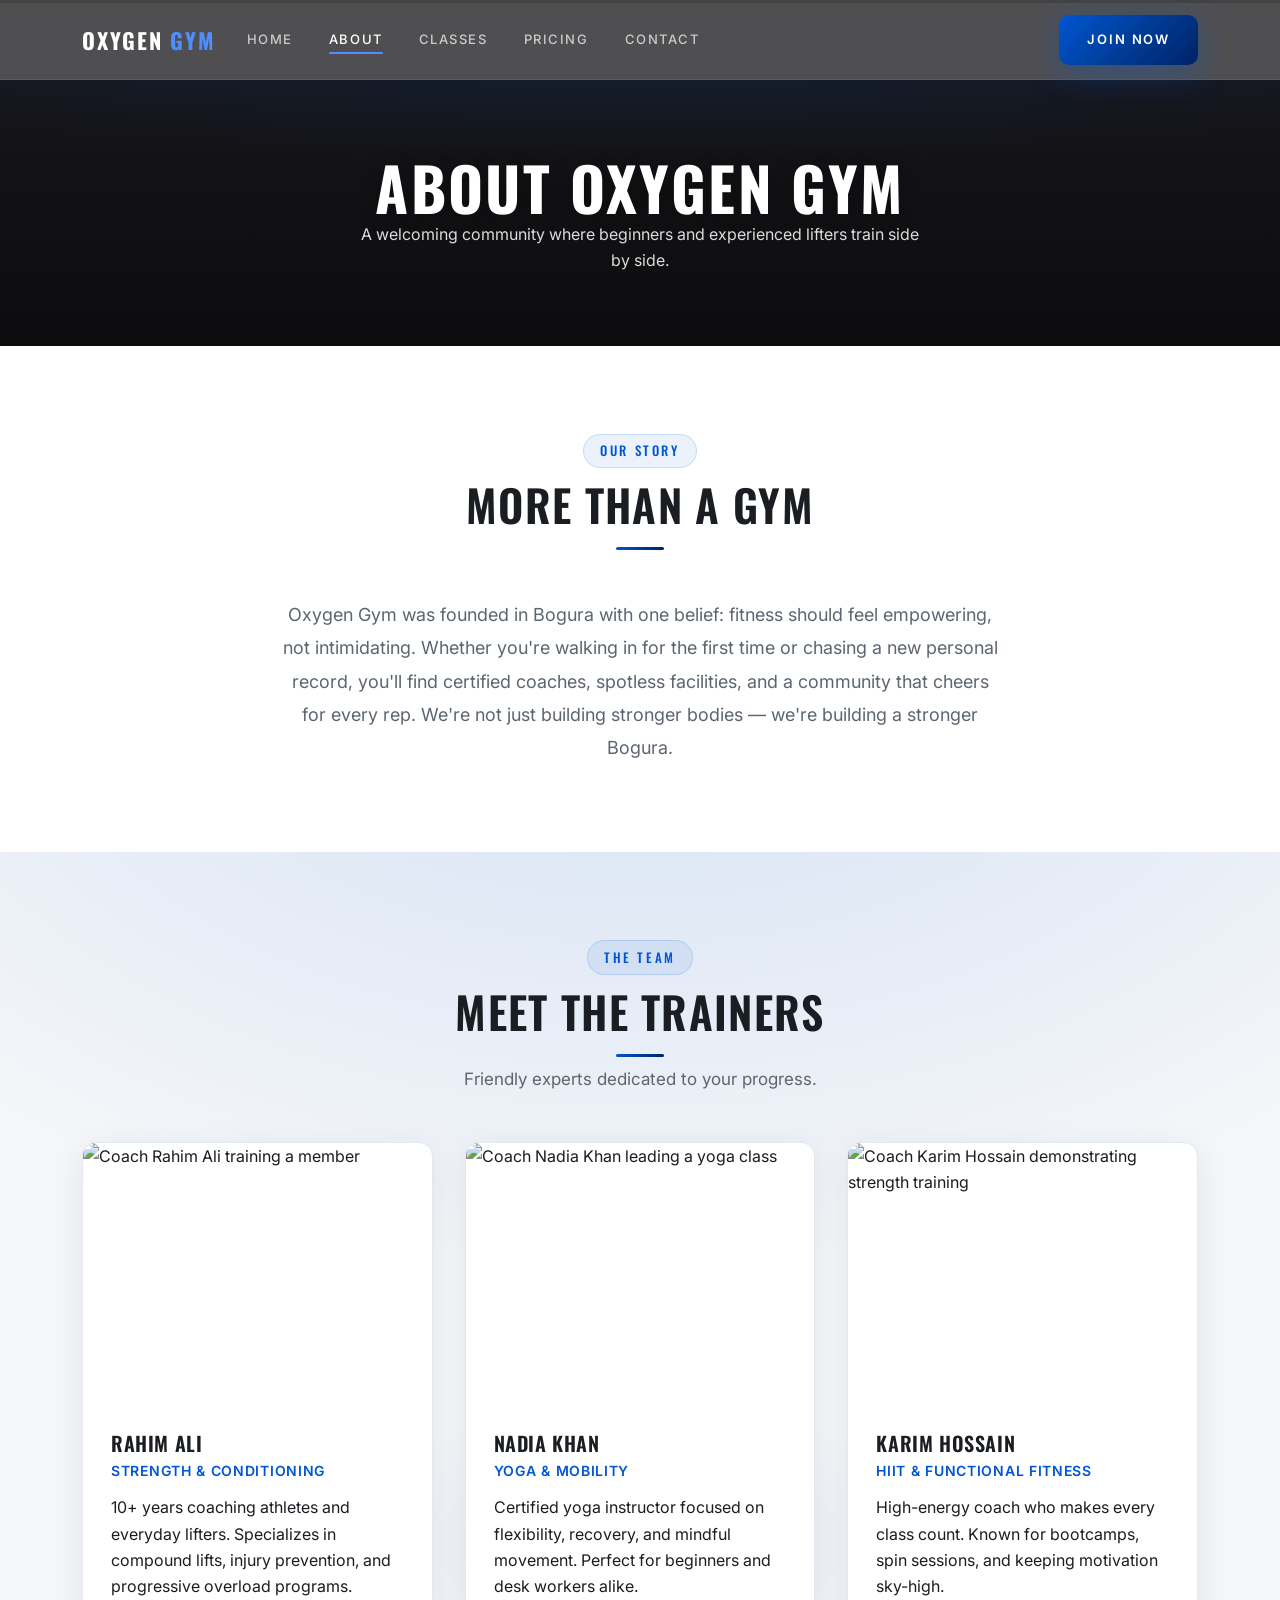
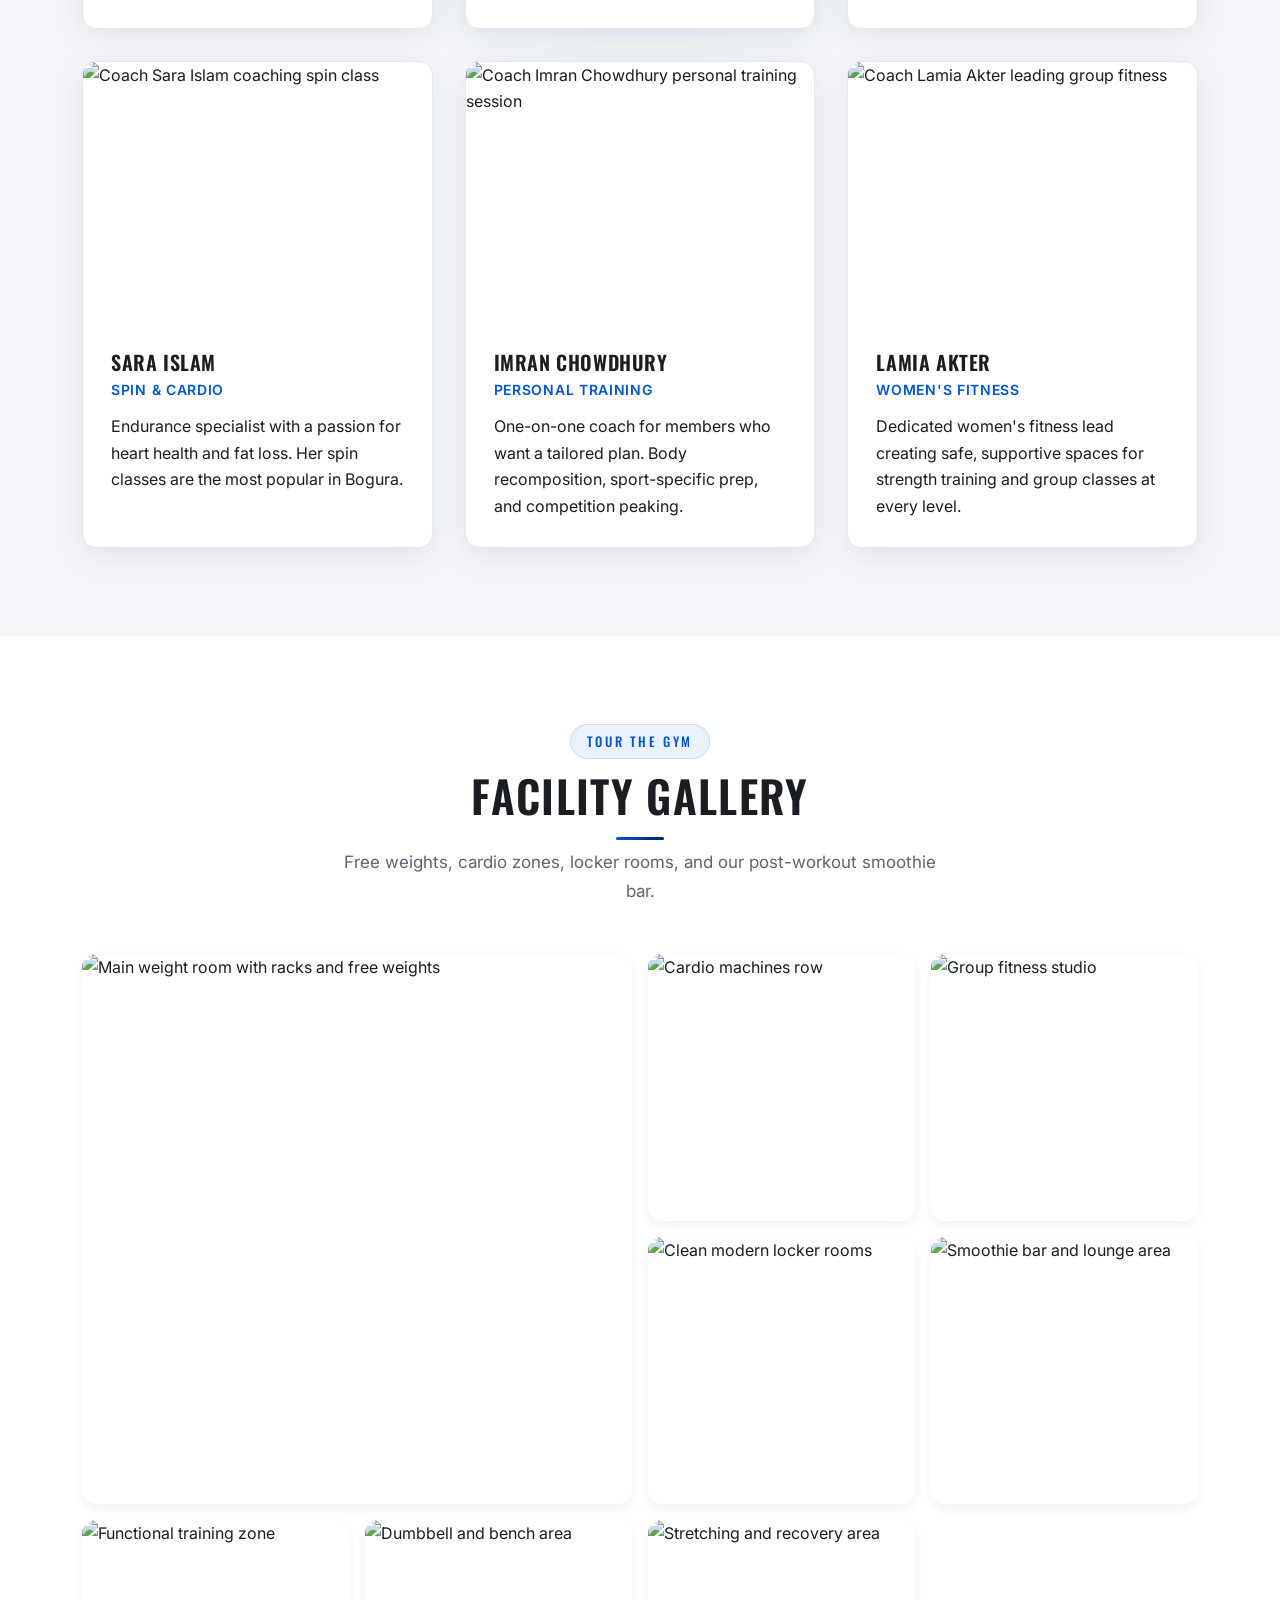
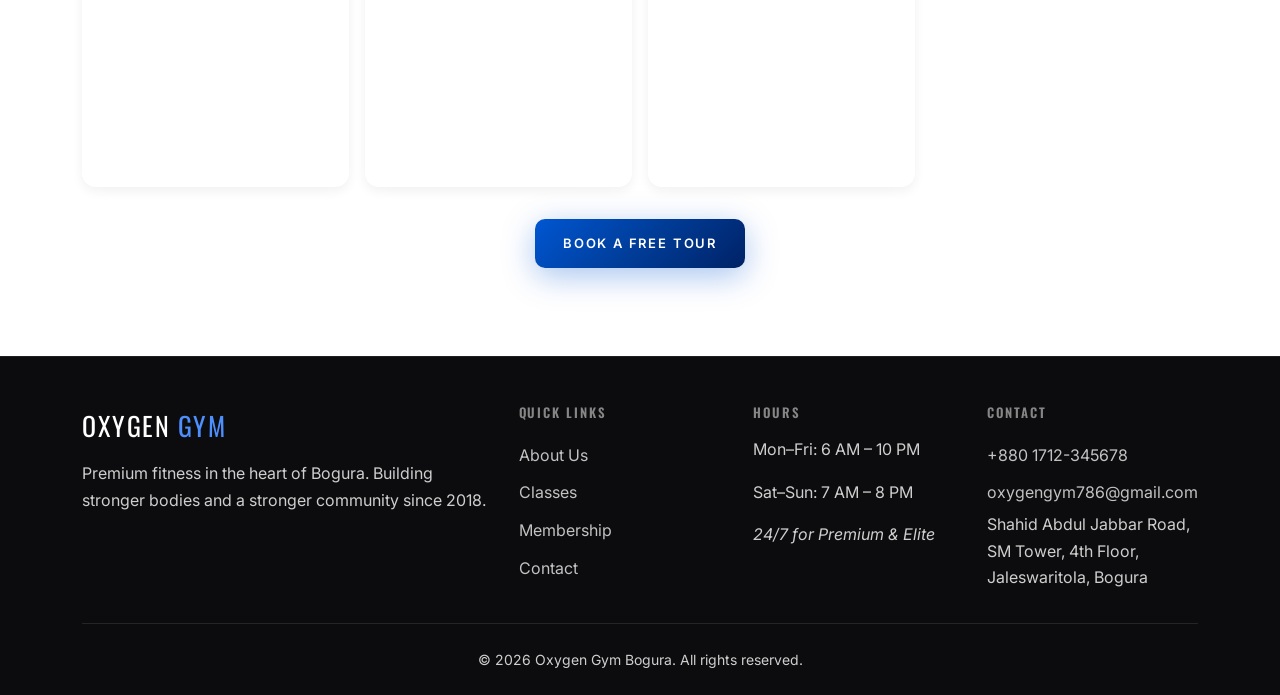
==== commit bf9d4666: "Adress and email updates" ====
--- a/about.html
+++ b/about.html
@@ -13,6 +13,7 @@
   <link rel="stylesheet" href="css/components.css">
   <link rel="stylesheet" href="css/pages.css">
   <link rel="stylesheet" href="css/premium.css">
+  <link rel="stylesheet" href="css/animations.css">
   <link rel="icon" href="data:image/svg+xml,<svg xmlns='http://www.w3.org/2000/svg' viewBox='0 0 100 100'><text y='.9em' font-size='90'>💪</text></svg>">
 </head>
 <body>
@@ -188,8 +189,8 @@
         <div>
           <h4>Contact</h4>
           <a href="tel:+8801712345678">+880 1712-345678</a>
-          <a href="mailto:hello@oxygengym.bd">hello@oxygengym.bd</a>
-          <p>Sherpur Road, Bogura</p>
+          <a href="mailto:oxygengym786@gmail.com">oxygengym786@gmail.com</a>
+          <p>Shahid Abdul Jabbar Road, SM Tower, 4th Floor, Jaleswaritola, Bogura</p>
         </div>
       </div>
       <div class="site-footer__bottom">
@@ -199,5 +200,6 @@
   </footer>
 
   <script src="js/main.js" defer></script>
+  <script src="js/animations.js" defer></script>
 </body>
 </html>
--- a/css/components.css
+++ b/css/components.css
@@ -426,13 +426,11 @@
 }
 
 .accordion__panel {
-  display: none;
-  padding-bottom: 1.25rem;
   color: var(--color-text-muted);
 }
 
-.accordion__panel.is-open {
-  display: block;
+.accordion__panel-inner {
+  padding-bottom: 0.25rem;
 }
 
 .accordion__meta {
--- a/css/animations.css
+++ b/css/animations.css
@@ -0,0 +1,558 @@
+/* Motion & visual effects — respects prefers-reduced-motion */
+
+/* Scroll progress bar */
+.scroll-progress {
+  position: fixed;
+  top: 0;
+  left: 0;
+  right: 0;
+  height: 3px;
+  z-index: 10001;
+  pointer-events: none;
+  background: rgba(0, 0, 0, 0.15);
+}
+
+.scroll-progress__bar {
+  height: 100%;
+  width: 0%;
+  background: linear-gradient(90deg, var(--color-primary), var(--color-accent), var(--color-primary-light));
+  background-size: 200% 100%;
+  animation: shimmerBar 3s linear infinite;
+  box-shadow: 0 0 12px rgba(0, 86, 210, 0.6);
+  transition: width 0.08s linear;
+}
+
+@keyframes shimmerBar {
+  0% {
+    background-position: 0% 50%;
+  }
+  100% {
+    background-position: 200% 50%;
+  }
+}
+
+/* Hero atmosphere */
+.hero__overlay {
+  z-index: 2;
+}
+
+.hero__orbs {
+  position: absolute;
+  inset: 0;
+  z-index: 1;
+  overflow: hidden;
+  pointer-events: none;
+}
+
+.hero__content {
+  z-index: 3;
+}
+
+.hero__scroll-hint {
+  z-index: 3;
+}
+
+.hero__orb {
+  position: absolute;
+  border-radius: 50%;
+  filter: blur(60px);
+  opacity: 0.45;
+  animation: orbFloat 12s ease-in-out infinite;
+}
+
+.hero__orb--1 {
+  width: 280px;
+  height: 280px;
+  background: rgba(0, 86, 210, 0.5);
+  top: 15%;
+  left: -5%;
+  animation-delay: 0s;
+}
+
+.hero__orb--2 {
+  width: 200px;
+  height: 200px;
+  background: rgba(0, 194, 255, 0.35);
+  bottom: 20%;
+  right: 5%;
+  animation-delay: -4s;
+}
+
+.hero__orb--3 {
+  width: 160px;
+  height: 160px;
+  background: rgba(77, 143, 255, 0.4);
+  top: 50%;
+  right: 25%;
+  animation-delay: -8s;
+}
+
+@keyframes orbFloat {
+  0%,
+  100% {
+    transform: translate(0, 0) scale(1);
+  }
+  33% {
+    transform: translate(24px, -20px) scale(1.05);
+  }
+  66% {
+    transform: translate(-16px, 12px) scale(0.95);
+  }
+}
+
+.hero h1 {
+  background: linear-gradient(
+    135deg,
+    #ffffff 0%,
+    #e8f0ff 40%,
+    #ffffff 70%,
+    #b8d4ff 100%
+  );
+  background-size: 200% auto;
+  -webkit-background-clip: text;
+  -webkit-text-fill-color: transparent;
+  background-clip: text;
+  animation: textShine 8s ease-in-out infinite;
+}
+
+@keyframes textShine {
+  0%,
+  100% {
+    background-position: 0% center;
+  }
+  50% {
+    background-position: 100% center;
+  }
+}
+
+.hero__scroll-hint {
+  position: absolute;
+  bottom: 2rem;
+  left: 50%;
+  transform: translateX(-50%);
+  z-index: 2;
+  display: flex;
+  flex-direction: column;
+  align-items: center;
+  gap: 0.5rem;
+  color: rgba(255, 255, 255, 0.6);
+  font-size: 0.6875rem;
+  font-weight: 600;
+  letter-spacing: 0.2em;
+  text-transform: uppercase;
+  animation: fadePulse 2.5s ease-in-out infinite;
+}
+
+.hero__scroll-hint::after {
+  content: "";
+  width: 1px;
+  height: 40px;
+  background: linear-gradient(180deg, rgba(255, 255, 255, 0.6), transparent);
+  animation: scrollLine 2s ease-in-out infinite;
+}
+
+@keyframes scrollLine {
+  0% {
+    transform: scaleY(0);
+    transform-origin: top;
+    opacity: 0;
+  }
+  50% {
+    transform: scaleY(1);
+    opacity: 1;
+  }
+  100% {
+    transform: scaleY(0);
+    transform-origin: bottom;
+    opacity: 0;
+  }
+}
+
+@keyframes fadePulse {
+  0%,
+  100% {
+    opacity: 0.5;
+  }
+  50% {
+    opacity: 1;
+  }
+}
+
+/* Button shine sweep */
+.btn--primary {
+  position: relative;
+  overflow: hidden;
+}
+
+.btn--primary::after {
+  content: "";
+  position: absolute;
+  top: 0;
+  left: -100%;
+  width: 60%;
+  height: 100%;
+  background: linear-gradient(
+    90deg,
+    transparent,
+    rgba(255, 255, 255, 0.25),
+    transparent
+  );
+  transform: skewX(-20deg);
+  animation: btnShine 4s ease-in-out infinite;
+}
+
+@keyframes btnShine {
+  0%,
+  70%,
+  100% {
+    left: -100%;
+  }
+  85% {
+    left: 150%;
+  }
+}
+
+/* Stagger grid children */
+.stagger-item {
+  opacity: 0;
+  transform: translateY(32px) scale(0.98);
+  transition: opacity 0.65s cubic-bezier(0.22, 1, 0.36, 1),
+    transform 0.65s cubic-bezier(0.22, 1, 0.36, 1);
+  transition-delay: calc(var(--stagger-i, 0) * 0.12s);
+}
+
+.section.is-visible .stagger-item,
+.social-proof.is-visible .stagger-item,
+.social-proof.is-visible .social-proof__stars,
+.social-proof.is-visible .social-proof__text {
+  opacity: 1;
+  transform: translateY(0) scale(1);
+}
+
+.social-proof__stars,
+.social-proof__text {
+  opacity: 0;
+  transform: translateY(16px);
+  transition: opacity 0.6s ease 0.35s, transform 0.6s ease 0.35s;
+}
+
+.social-proof.is-visible .social-proof__stars,
+.social-proof.is-visible .social-proof__text {
+  opacity: 1;
+  transform: translateY(0);
+}
+
+/* Value prop icon pulse */
+.value-prop__icon {
+  animation: iconPulse 3s ease-in-out infinite;
+}
+
+.value-prop:nth-child(2) .value-prop__icon {
+  animation-delay: -1s;
+}
+
+.value-prop:nth-child(3) .value-prop__icon {
+  animation-delay: -2s;
+}
+
+@keyframes iconPulse {
+  0%,
+  100% {
+    box-shadow: var(--shadow-glow);
+    transform: scale(1);
+  }
+  50% {
+    box-shadow: 0 8px 40px rgba(0, 86, 210, 0.5);
+    transform: scale(1.05);
+  }
+}
+
+/* Social proof stats */
+.social-proof__stats {
+  display: flex;
+  flex-wrap: wrap;
+  justify-content: center;
+  align-items: center;
+  gap: 2rem 3rem;
+}
+
+.social-proof__stat {
+  text-align: center;
+}
+
+.social-proof__stat-value {
+  display: block;
+  font-family: var(--font-heading);
+  font-size: clamp(1.75rem, 4vw, 2.25rem);
+  font-weight: 700;
+  color: var(--color-text-inverse);
+  line-height: 1;
+  letter-spacing: 0.02em;
+}
+
+.social-proof__stat-label {
+  display: block;
+  font-size: 0.75rem;
+  letter-spacing: 0.12em;
+  text-transform: uppercase;
+  color: rgba(255, 255, 255, 0.55);
+  margin-top: 0.35rem;
+}
+
+.social-proof__divider {
+  width: 1px;
+  height: 40px;
+  background: rgba(255, 255, 255, 0.15);
+  display: none;
+}
+
+@media (min-width: 768px) {
+  .social-proof__divider {
+    display: block;
+  }
+
+  .social-proof__inner {
+    flex-direction: row;
+    justify-content: center;
+  }
+}
+
+/* Featured pricing — animated border */
+.pricing-card--featured {
+  position: relative;
+  isolation: isolate;
+}
+
+.pricing-card--featured::before {
+  content: "";
+  position: absolute;
+  inset: -2px;
+  border-radius: calc(var(--radius-card) + 2px);
+  background: conic-gradient(
+    from var(--border-angle, 0deg),
+    var(--color-primary),
+    var(--color-accent),
+    var(--color-primary-light),
+    var(--color-primary)
+  );
+  z-index: -2;
+  animation: rotateBorder 4s linear infinite;
+}
+
+.pricing-card--featured::after {
+  content: "";
+  position: absolute;
+  inset: 1px;
+  border-radius: var(--radius-card);
+  background: var(--color-bg-white);
+  z-index: -1;
+}
+
+.pricing-card--featured > * {
+  position: relative;
+  z-index: 1;
+}
+
+@property --border-angle {
+  syntax: "<angle>";
+  initial-value: 0deg;
+  inherits: false;
+}
+
+@keyframes rotateBorder {
+  to {
+    --border-angle: 360deg;
+  }
+}
+
+/* Member story — subtle tilt on hover */
+.member-story {
+  transition: transform var(--transition-medium), box-shadow var(--transition-medium);
+  transform-style: preserve-3d;
+}
+
+.member-story:hover {
+  transform: translateY(-8px) rotateX(2deg);
+}
+
+/* Schedule row hover */
+.schedule-preview__item {
+  transition: background var(--transition-fast), padding-left var(--transition-fast);
+  border-radius: var(--radius-sm);
+  margin: 0 -0.75rem;
+  padding-left: 0.75rem;
+  padding-right: 0.75rem;
+}
+
+.schedule-preview__item:hover {
+  background: rgba(0, 86, 210, 0.06);
+  padding-left: 1rem;
+}
+
+/* Section ambient glow */
+.section--light::before {
+  content: "";
+  position: absolute;
+  top: 50%;
+  left: 50%;
+  width: min(600px, 80vw);
+  height: 300px;
+  transform: translate(-50%, -50%);
+  background: radial-gradient(ellipse, rgba(0, 86, 210, 0.06) 0%, transparent 70%);
+  pointer-events: none;
+  z-index: 0;
+}
+
+.section--light > .container {
+  position: relative;
+  z-index: 1;
+}
+
+/* Accordion smooth panel */
+.accordion__panel {
+  display: grid !important;
+  grid-template-rows: 0fr;
+  transition: grid-template-rows 0.45s cubic-bezier(0.22, 1, 0.36, 1);
+  overflow: hidden;
+}
+
+.accordion__panel-inner {
+  min-height: 0;
+  overflow: hidden;
+}
+
+.accordion__panel.is-open {
+  grid-template-rows: 1fr;
+}
+
+.accordion__panel.is-open .accordion__panel-inner {
+  overflow: visible;
+  padding-bottom: 1rem;
+}
+
+/* Page load curtain */
+body.is-loading {
+  overflow: hidden;
+}
+
+.page-loader {
+  position: fixed;
+  inset: 0;
+  z-index: 10002;
+  background: var(--color-bg-dark);
+  display: flex;
+  align-items: center;
+  justify-content: center;
+  transition: opacity 0.5s ease, visibility 0.5s ease;
+}
+
+.page-loader.is-done {
+  opacity: 0;
+  visibility: hidden;
+  pointer-events: none;
+}
+
+.page-loader__logo {
+  font-family: var(--font-heading);
+  font-size: 2rem;
+  color: var(--color-text-inverse);
+  text-transform: uppercase;
+  letter-spacing: 0.15em;
+  animation: loaderPulse 1.2s ease-in-out infinite;
+}
+
+.page-loader__logo span {
+  color: var(--color-primary-light);
+}
+
+@keyframes loaderPulse {
+  0%,
+  100% {
+    opacity: 0.5;
+    transform: scale(0.98);
+  }
+  50% {
+    opacity: 1;
+    transform: scale(1);
+  }
+}
+
+/* Floating CTA attention */
+.hero__actions .btn--primary {
+  animation: ctaGlow 3s ease-in-out infinite;
+}
+
+@keyframes ctaGlow {
+  0%,
+  100% {
+    box-shadow: var(--shadow-glow);
+  }
+  50% {
+    box-shadow: 0 8px 48px rgba(0, 86, 210, 0.55), 0 0 0 0 rgba(0, 86, 210, 0.2);
+  }
+}
+
+/* Star twinkle */
+.social-proof__stars span {
+  display: inline-block;
+  animation: starPop 0.5s cubic-bezier(0.22, 1, 0.36, 1) both;
+}
+
+.social-proof__stars span:nth-child(1) {
+  animation-delay: 0.1s;
+}
+.social-proof__stars span:nth-child(2) {
+  animation-delay: 0.2s;
+}
+.social-proof__stars span:nth-child(3) {
+  animation-delay: 0.3s;
+}
+.social-proof__stars span:nth-child(4) {
+  animation-delay: 0.4s;
+}
+.social-proof__stars span:nth-child(5) {
+  animation-delay: 0.5s;
+}
+
+@keyframes starPop {
+  from {
+    opacity: 0;
+    transform: scale(0) rotate(-30deg);
+  }
+  to {
+    opacity: 1;
+    transform: scale(1) rotate(0);
+  }
+}
+
+@media (prefers-reduced-motion: reduce) {
+  .scroll-progress__bar {
+    animation: none;
+  }
+
+  .hero__orb,
+  .hero h1,
+  .hero__scroll-hint,
+  .hero__scroll-hint::after,
+  .btn--primary::after,
+  .value-prop__icon,
+  .hero__actions .btn--primary,
+  .pricing-card--featured::before {
+    animation: none !important;
+  }
+
+  .hero h1 {
+    -webkit-text-fill-color: #fff;
+    color: #fff;
+  }
+
+  .stagger-item {
+    opacity: 1;
+    transform: none;
+    transition: none;
+  }
+
+  .member-story:hover {
+    transform: translateY(-4px);
+  }
+}
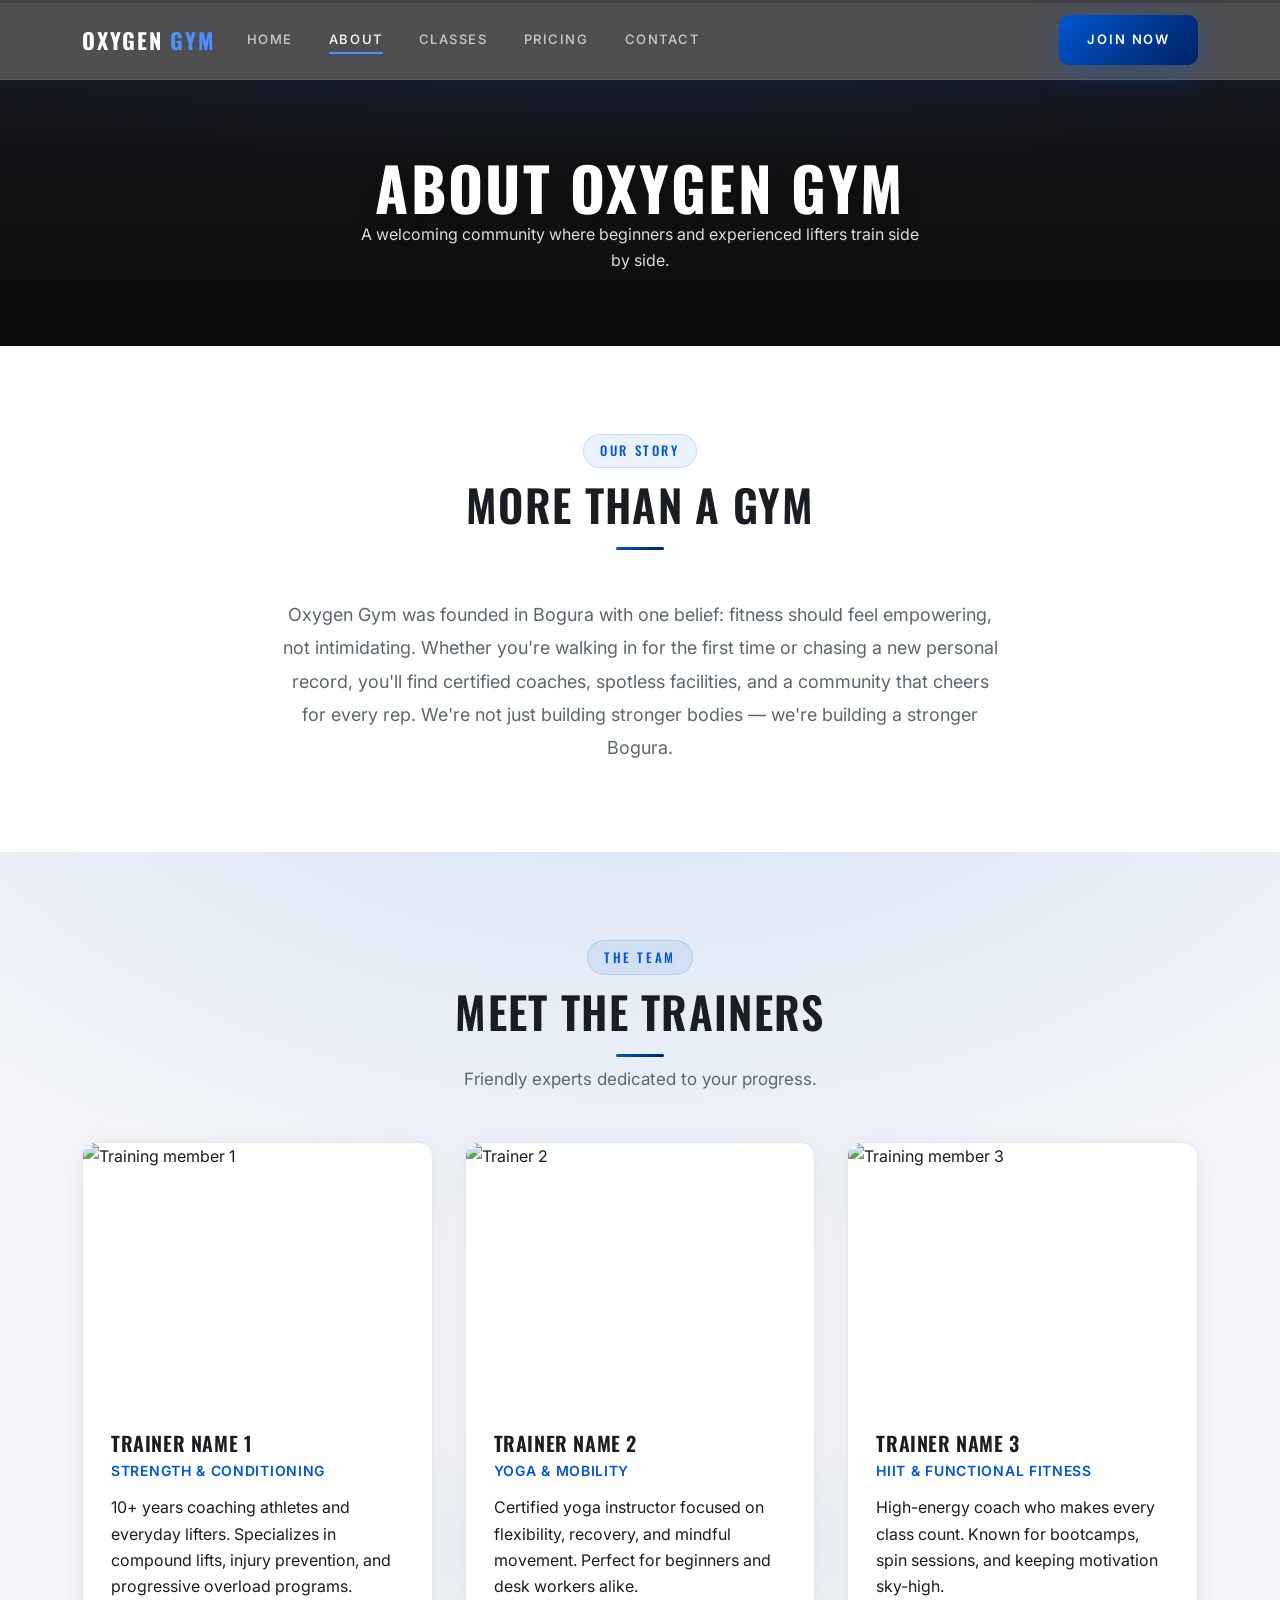
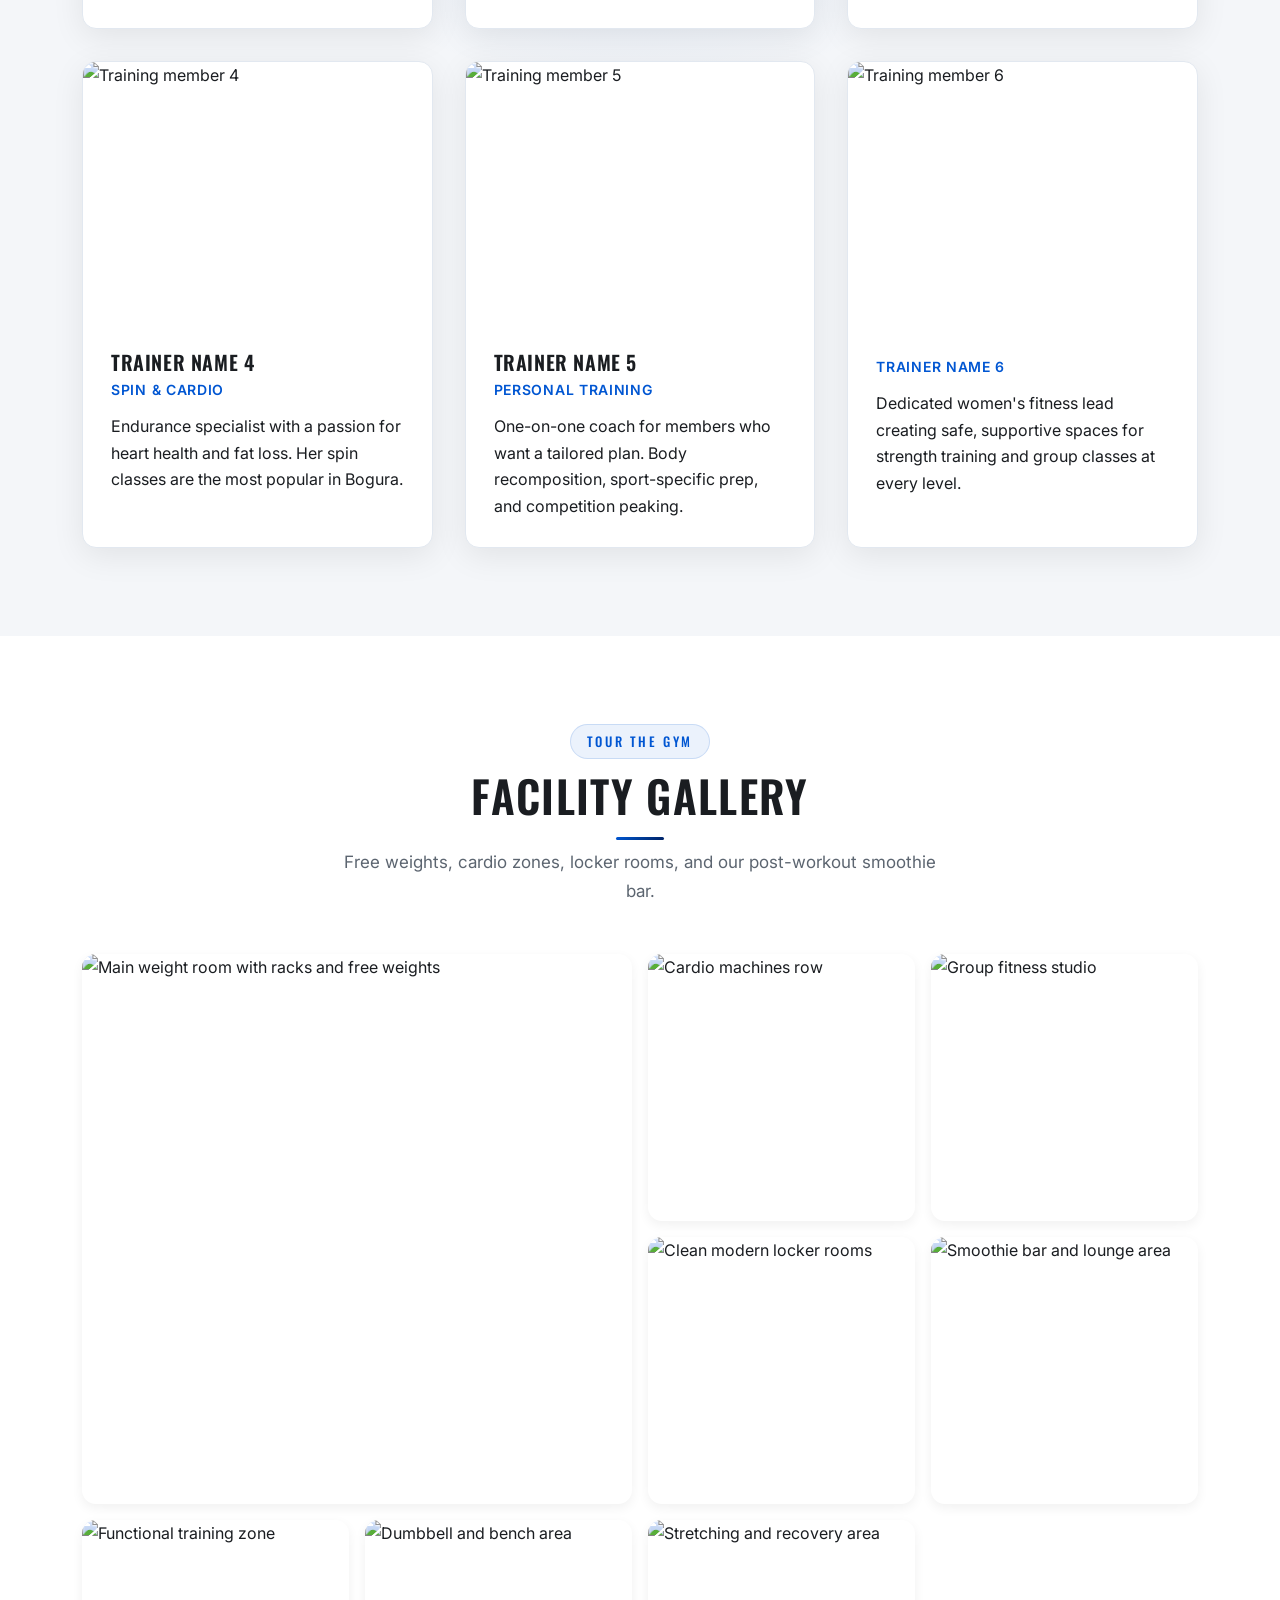
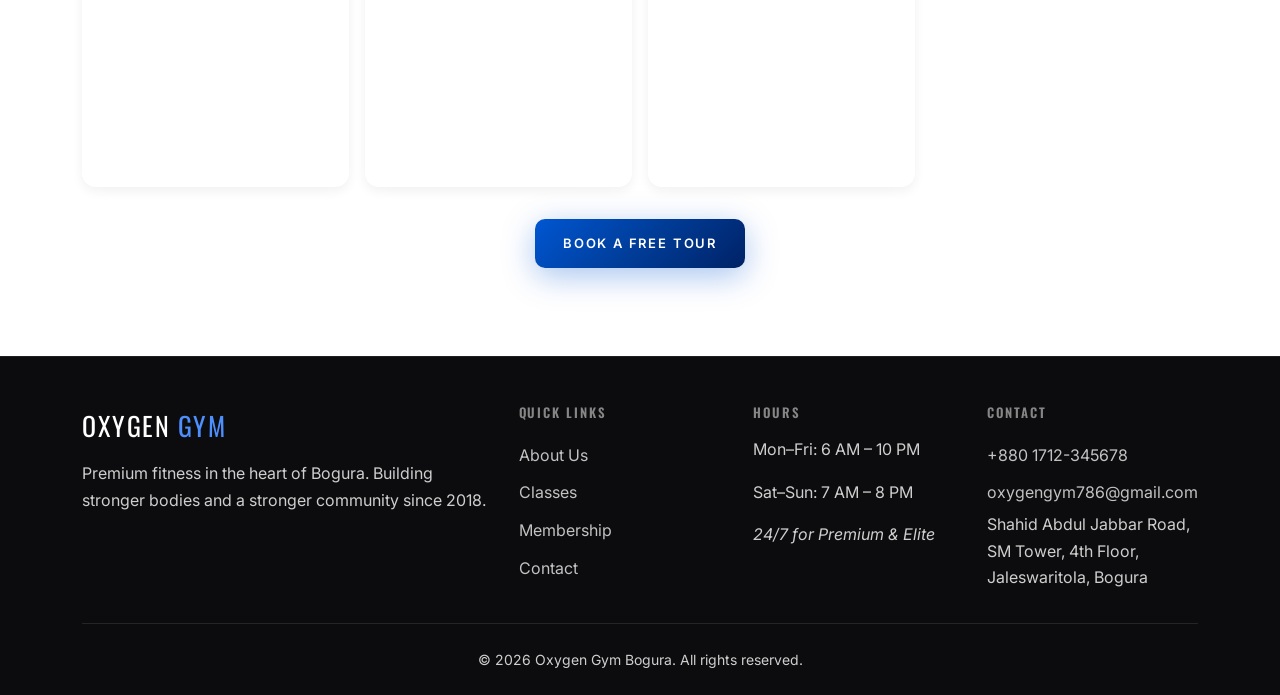
==== commit 4e964cdf: "about page modification" ====
--- a/about.html
+++ b/about.html
@@ -75,50 +75,50 @@
         </div>
         <div class="grid-3">
           <article class="card">
-            <img class="card__image" src="https://images.unsplash.com/photo-1567013127542-490d757e51fc?w=600&h=450&fit=crop" alt="Coach Rahim Ali training a member" width="600" height="450" loading="lazy">
-            <div class="card__body">
-              <h3 class="card__title">Rahim Ali</h3>
+            <img class="card__image" src="" alt="Training member 1" width="600" height="450" loading="lazy">
+            <div class="card__body">
+              <h3 class="card__title">Trainer Name 1</h3>
               <p class="card__meta">Strength &amp; Conditioning</p>
               <p>10+ years coaching athletes and everyday lifters. Specializes in compound lifts, injury prevention, and progressive overload programs.</p>
             </div>
           </article>
           <article class="card">
-            <img class="card__image" src="https://images.unsplash.com/photo-1594381898411-846e7d193883?w=600&h=450&fit=crop" alt="Coach Nadia Khan leading a yoga class" width="600" height="450" loading="lazy">
-            <div class="card__body">
-              <h3 class="card__title">Nadia Khan</h3>
+            <img class="card__image" src="" alt="Trainer 2" width="600" height="450" loading="lazy">
+            <div class="card__body">
+              <h3 class="card__title">Trainer name 2 </h3>
               <p class="card__meta">Yoga &amp; Mobility</p>
               <p>Certified yoga instructor focused on flexibility, recovery, and mindful movement. Perfect for beginners and desk workers alike.</p>
             </div>
           </article>
           <article class="card">
-            <img class="card__image" src="https://images.unsplash.com/photo-1571019614242-c5c5dee9f50b?w=600&h=450&fit=crop" alt="Coach Karim Hossain demonstrating strength training" width="600" height="450" loading="lazy">
-            <div class="card__body">
-              <h3 class="card__title">Karim Hossain</h3>
+            <img class="card__image" src="" alt="Training member 3" width="600" height="450" loading="lazy">
+            <div class="card__body">
+              <h3 class="card__title">Trainer name 3</h3>
               <p class="card__meta">HIIT &amp; Functional Fitness</p>
               <p>High-energy coach who makes every class count. Known for bootcamps, spin sessions, and keeping motivation sky-high.</p>
             </div>
           </article>
           <article class="card">
-            <img class="card__image" src="https://images.unsplash.com/photo-1518611012118-696072aa579a?w=600&h=450&fit=crop" alt="Coach Sara Islam coaching spin class" width="600" height="450" loading="lazy">
-            <div class="card__body">
-              <h3 class="card__title">Sara Islam</h3>
+            <img class="card__image" src="" alt="Training member 4" width="600" height="450" loading="lazy">
+            <div class="card__body">
+              <h3 class="card__title">Trainer name 4</h3>
               <p class="card__meta">Spin &amp; Cardio</p>
               <p>Endurance specialist with a passion for heart health and fat loss. Her spin classes are the most popular in Bogura.</p>
             </div>
           </article>
           <article class="card">
-            <img class="card__image" src="https://images.unsplash.com/photo-1583454110551-21f2f2aff861?w=600&h=450&fit=crop" alt="Coach Imran Chowdhury personal training session" width="600" height="450" loading="lazy">
-            <div class="card__body">
-              <h3 class="card__title">Imran Chowdhury</h3>
+            <img class="card__image" src="" alt="Training member 5" width="600" height="450" loading="lazy">
+            <div class="card__body">
+              <h3 class="card__title">Trainer name 5</h3>
               <p class="card__meta">Personal Training</p>
               <p>One-on-one coach for members who want a tailored plan. Body recomposition, sport-specific prep, and competition peaking.</p>
             </div>
           </article>
           <article class="card">
-            <img class="card__image" src="https://images.unsplash.com/photo-1548690312-4733df7307bd?w=600&h=450&fit=crop" alt="Coach Lamia Akter leading group fitness" width="600" height="450" loading="lazy">
-            <div class="card__body">
-              <h3 class="card__title">Lamia Akter</h3>
-              <p class="card__meta">Women's Fitness</p>
+            <img class="card__image" src="" alt="Training member 6" width="600" height="450" loading="lazy">
+            <div class="card__body">
+              <h3 class="card__title"></h3>
+              <p class="card__meta">Trainer name 6</p>
               <p>Dedicated women's fitness lead creating safe, supportive spaces for strength training and group classes at every level.</p>
             </div>
           </article>
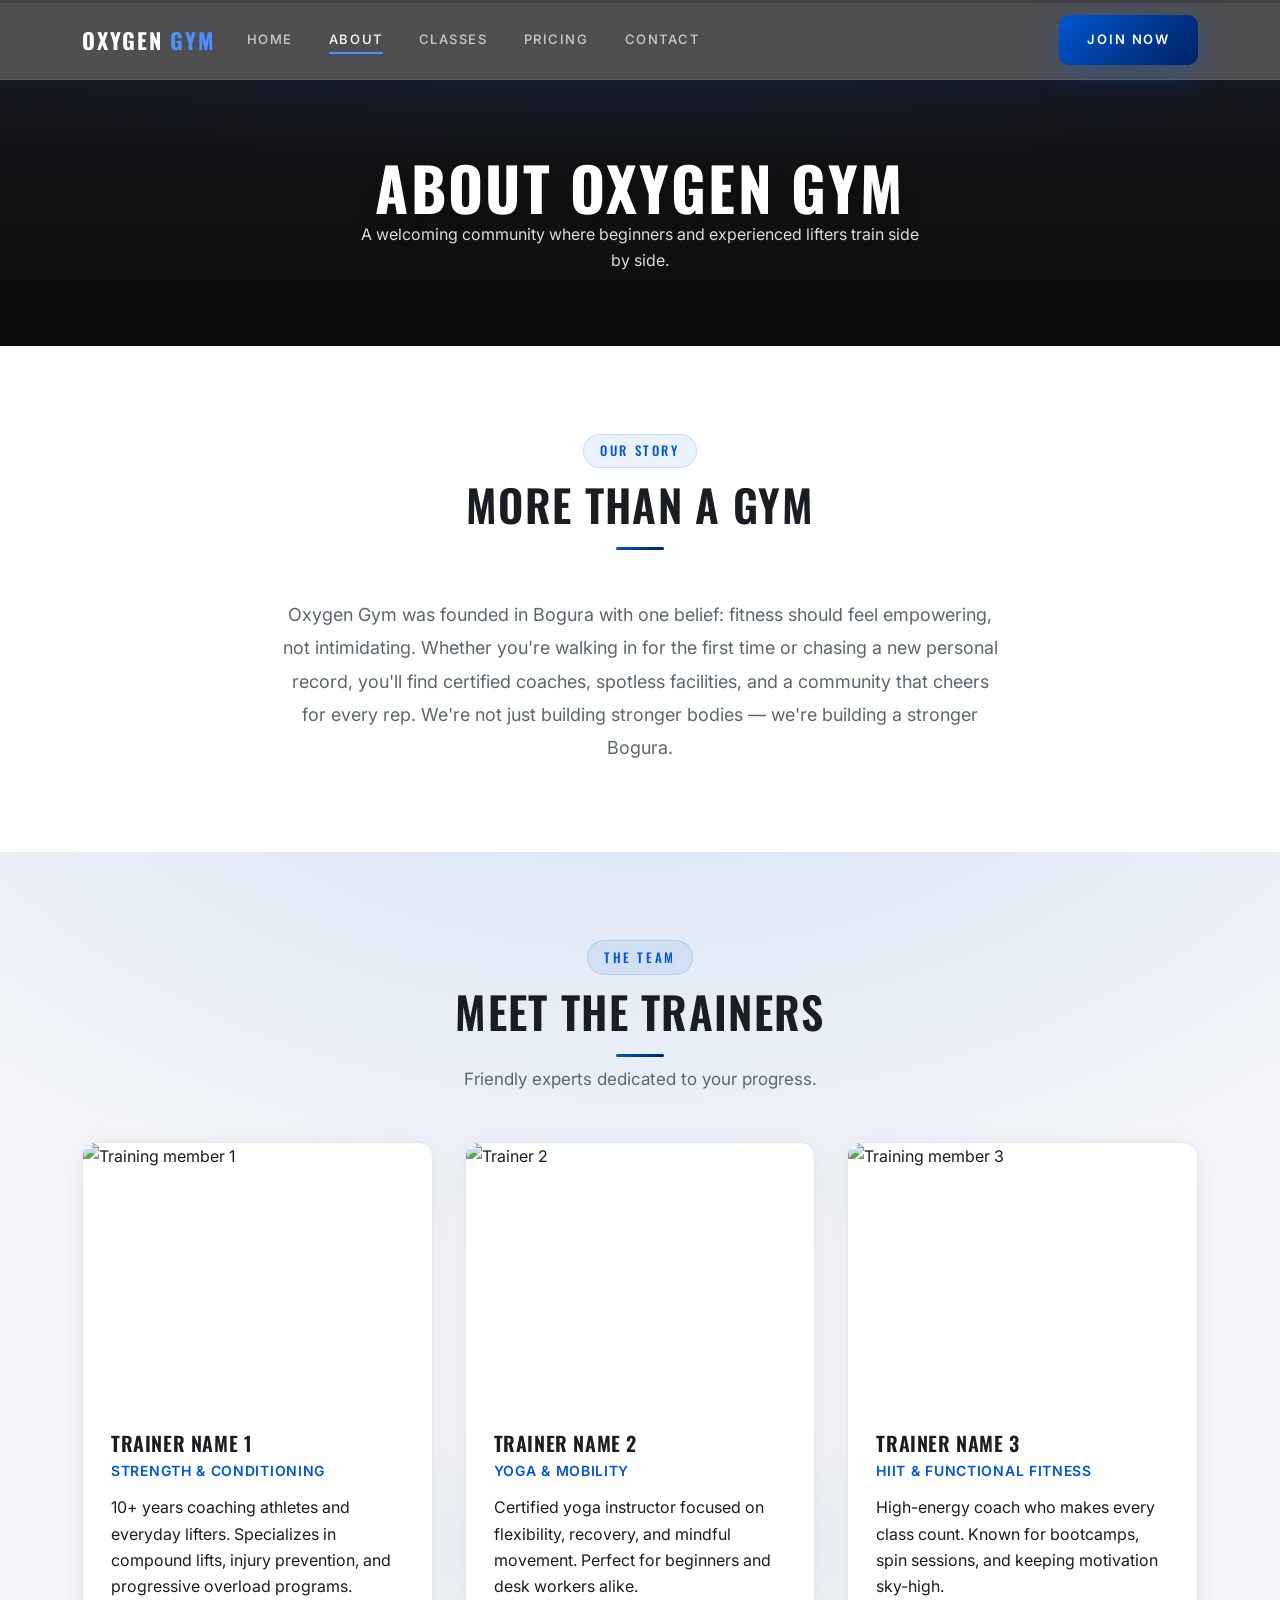
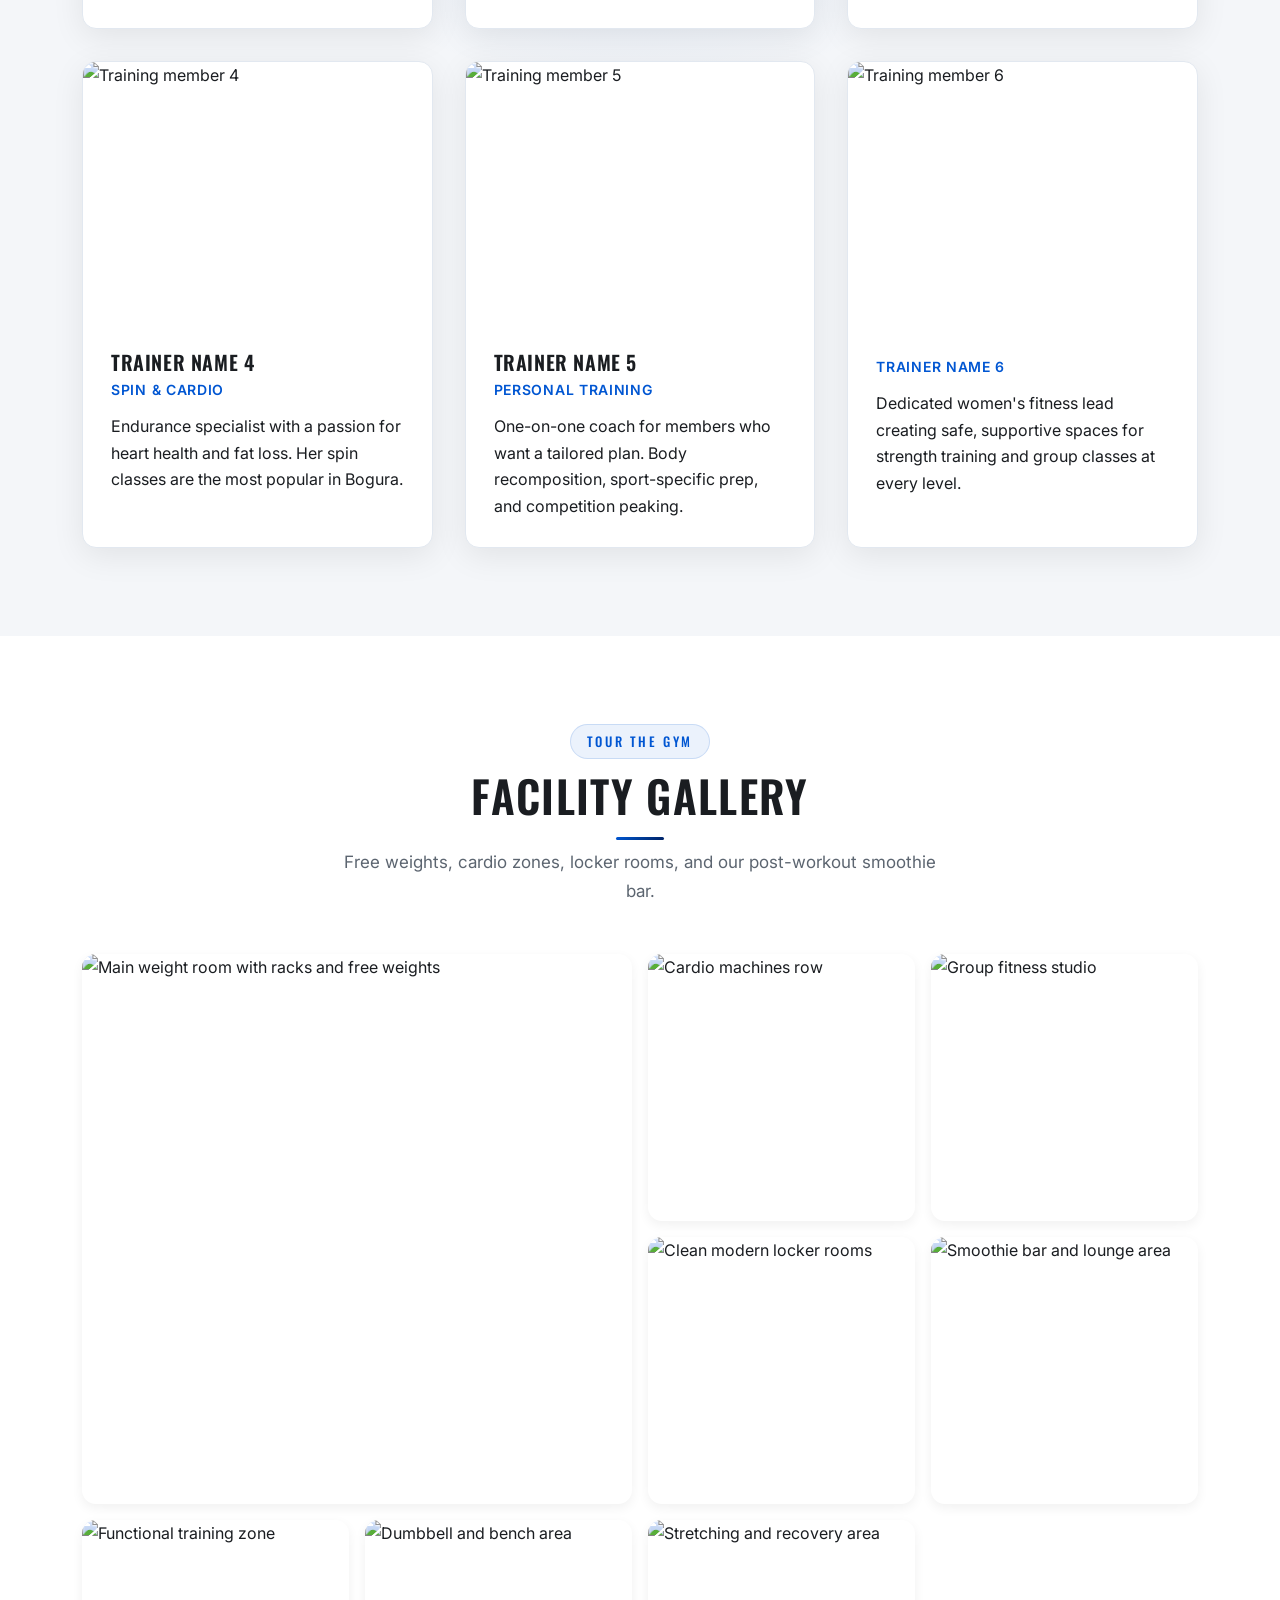
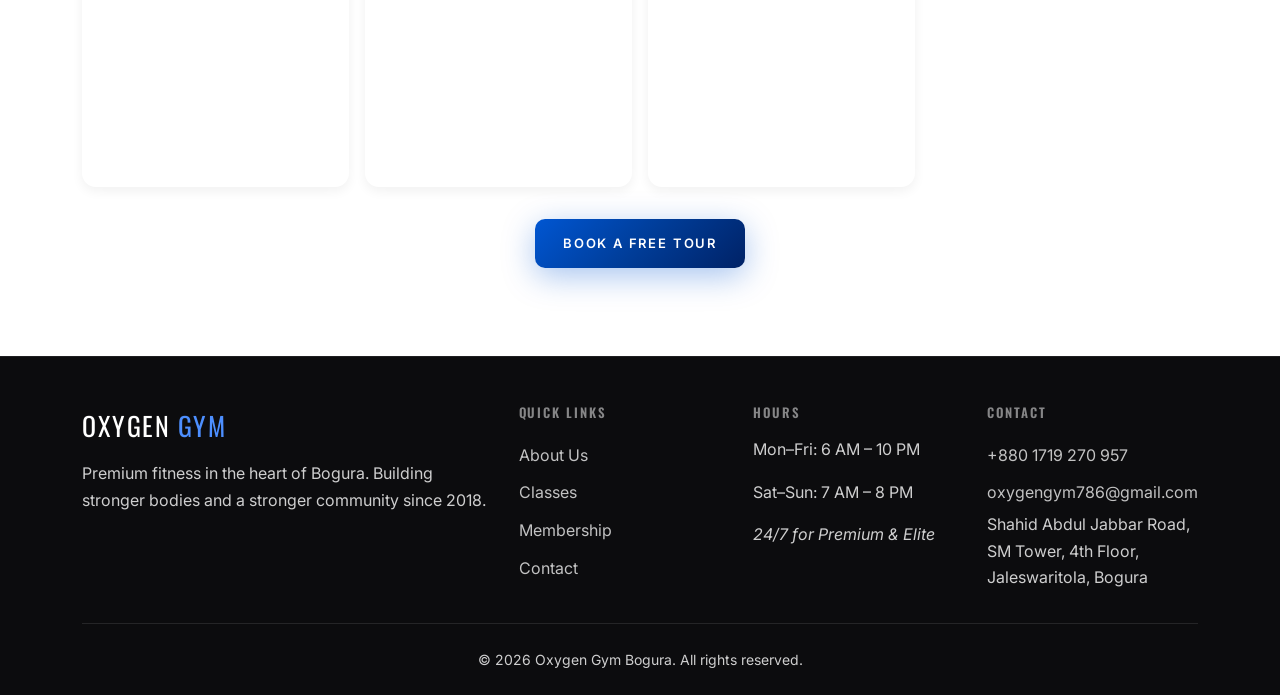
==== commit 3f6fcfc1: "phone number updated" ====
--- a/about.html
+++ b/about.html
@@ -188,7 +188,7 @@
         </div>
         <div>
           <h4>Contact</h4>
-          <a href="tel:+8801712345678">+880 1712-345678</a>
+          <a href="tel:+8801719270957">+880 1719 270 957</a>
           <a href="mailto:oxygengym786@gmail.com">oxygengym786@gmail.com</a>
           <p>Shahid Abdul Jabbar Road, SM Tower, 4th Floor, Jaleswaritola, Bogura</p>
         </div>
